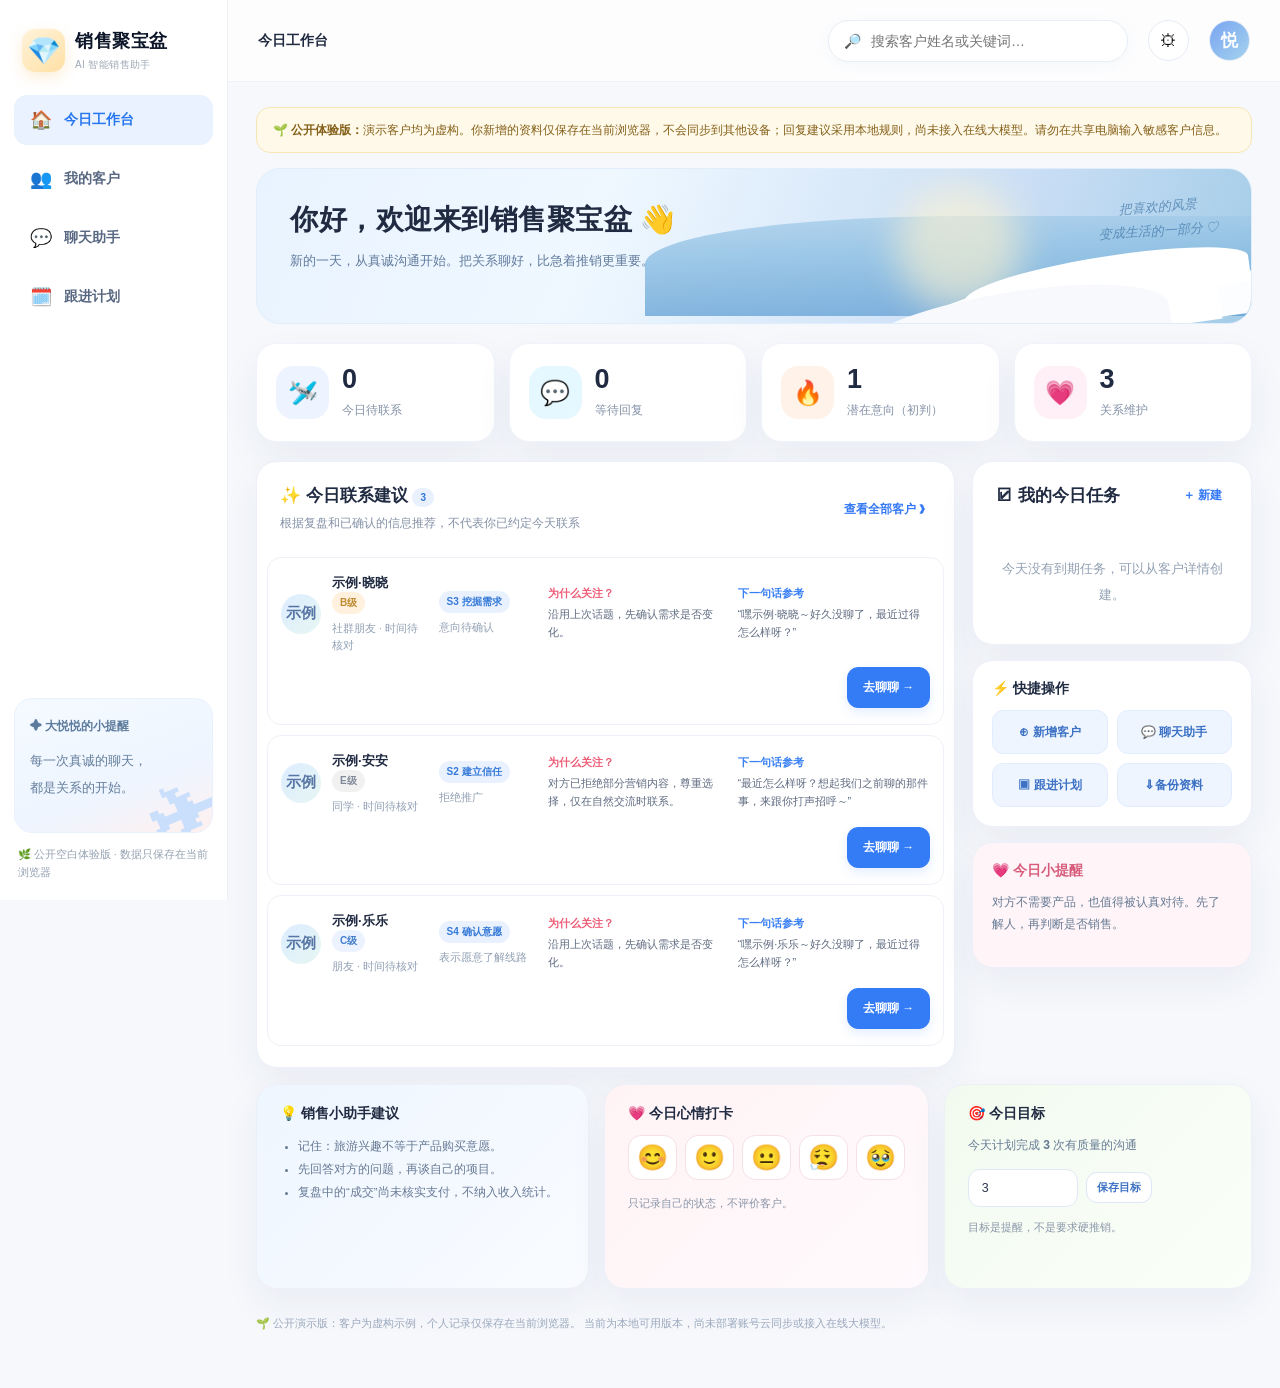
==== sales/index.html @ 15285d71 "feat(sales): publish privacy-safe CRM demo with tested workflows" ====
<!doctype html><html lang="zh-CN"><head><meta charset="utf-8"/><meta name="viewport" content="width=device-width,initial-scale=1"/><meta name="color-scheme" content="light"/><title>销售聚宝盆 · 公开体验版</title><meta name="description" content="销售聚宝盆公开体验版：今日工作台、客户档案、聊天辅助和跟进计划，演示数据均为虚构。" />
<style>
:root{--blue:#3478f5;--ink:#202b42;--muted:#8794a8;--line:#e9edf5;--paper:#f6f8fc;--shadow:0 15px 38px rgba(28,58,105,.060);--rose:#f76288;--radius:20px}*{box-sizing:border-box}body{margin:0;font-family:-apple-system,BlinkMacSystemFont,"PingFang SC","Microsoft Yahei","Noto Sans CJK SC",sans-serif;background:var(--paper);color:var(--ink);font-size:14px}button,input,select,textarea{font:inherit}button{cursor:pointer}button:focus-visible,input:focus-visible,textarea:focus-visible,select:focus-visible{outline:3px solid #92bcff;outline-offset:2px}button:disabled{opacity:.45;cursor:not-allowed}::selection{background:#d1e2ff}a{color:var(--blue)}.layout{display:flex;min-height:100vh}.sidebar{width:228px;flex:0 0 228px;background:#fff;border-right:1px solid #edf0f5;display:flex;flex-direction:column;padding:25px 14px 16px;position:sticky;top:0;min-height:100vh;height:100vh;z-index:15}.brand{display:flex;align-items:center;gap:10px;padding:4px 8px 23px}.logo{background:linear-gradient(140deg,#fff3db,#ffe0a4);box-shadow:0 5px 14px #f4ba5c40;border-radius:13px;width:43px;height:43px;display:grid;place-items:center;font-size:27px}.brand h1{font-size:18px;letter-spacing:.6px;margin:0;color:#0e1729}.brand small{display:block;font-size:10px;letter-spacing:.4px;color:#9fa8b5;margin-top:5px}.nav{display:flex;flex-direction:column;gap:9px}.nav button{display:flex;width:100%;gap:11px;align-items:center;text-align:left;border:0;background:transparent;padding:14px;border-radius:13px;color:#596882;font-weight:620}.nav button:hover{background:#f5f8fe}.nav button.active{background:#eaf2ff;color:#2676ef}.nav .ico{font-size:18px;width:25px;text-align:center}.sideflex{flex:1}.sidequote{background:linear-gradient(160deg,#f4faff,#eff5ff 65%,#fff0ee);border:1px solid #eaf1fd;border-radius:18px;padding:18px 15px;position:relative;overflow:hidden}.sidequote::after{content:'✈';position:absolute;font-size:72px;color:#c9dffb;right:-12px;bottom:-23px;transform:rotate(-23deg)}.sidequote b{font-size:12px;color:#5d7b9d}.sidequote p{font-family:serif;line-height:2.05;color:#637e9c;font-size:13px;position:relative;z-index:1}.private-note{font-size:10.5px;color:#94a1b1;line-height:1.7;margin:13px 4px 2px}.area{min-width:0;flex:1}.top{height:82px;display:flex;align-items:center;gap:20px;padding:0 30px;background:rgba(255,255,255,.80);border-bottom:1px solid #edf1f9}.searchtop{margin-left:auto;display:flex;align-items:center;gap:8px;width:300px;max-width:40%;background:white;border:1px solid #e9edf5;border-radius:22px;padding:0 15px;box-shadow:0 3px 13px #e0e9f247}.searchtop input{border:0;outline:none;background:none;padding:12px 2px;min-width:0;width:100%}.iconbtn{display:grid;place-items:center;height:41px;width:41px;border-radius:50%;border:1px solid #e5ebf6;background:white;font-size:17px;flex:none}.profilecircle{background:linear-gradient(135deg,#79a4f2,#a4d3ed);color:white;font-weight:800}.mobbtn{display:none}.container{padding:25px 28px 54px;max-width:1580px;margin:auto}.hero{position:relative;isolation:isolate;overflow:hidden;border-radius:24px;padding:32px 33px;min-height:156px;background:linear-gradient(111deg,#e9f3ff 0%,#eff8ff 34%,#cbdff6 73%,#a3cce7 100%);border:1px solid #e0eefc}.hero:before{content:'';position:absolute;right:-5%;top:30%;width:66%;height:65%;border-radius:48% 0 0 0;background:linear-gradient(180deg,#a0c9e7,#7db6de 45%,#5a9bd2);opacity:.7;z-index:-1}.hero:after{content:'';position:absolute;right:8%;bottom:-44px;width:32%;height:75px;border-radius:55% 45% 0 0;background:#f8f9fd;box-shadow:56px -14px 0 -5px #fff,100px -37px 0 -15px #fff,155px -6px 0 -15px #fcfdff;transform:rotate(-8deg);z-index:-1}.hero .sun{position:absolute;border-radius:50%;width:126px;height:126px;right:23%;top:15px;background:#fff4cf98;filter:blur(18px);z-index:-1}.hero h2{font-size:28px;margin:0 0 13px;font-weight:850;letter-spacing:.5px}.hero p{color:#617b9c;margin:0;font-size:13px}.hero .slogan{position:absolute;right:33px;top:26px;color:#3d74a7;opacity:.7;font-family:serif;font-style:italic;text-align:center;line-height:1.85;transform:rotate(-4deg);font-size:13px}.statgrid{display:grid;grid-template-columns:repeat(4,minmax(0,1fr));gap:14px;margin:19px 0}.stat{background:#fff;box-shadow:var(--shadow);border:1px solid #f0f3fa;border-radius:20px;padding:18px 19px;display:flex;gap:13px;align-items:center;min-height:99px}.stat .num{font-size:27px;font-weight:820;line-height:1}.stat small{display:block;color:#8492a7;margin-top:9px;font-size:12px}.stat .sico{width:53px;height:53px;border-radius:17px;display:grid;place-items:center;font-size:24px;flex:none}.sico.blue{background:#edf3ff}.sico.cyan{background:#e6f8ff}.sico.orange{background:#fff2e9}.sico.pink{background:#fff0f8}.card{background:white;border:1px solid #edf0f7;border-radius:21px;box-shadow:var(--shadow)}.cardhead{padding:22px 23px 13px;display:flex;align-items:center;justify-content:space-between;gap:12px}.cardhead h3{font-size:17px;margin:0}.sub{font-size:11.5px;color:#8491a6;line-height:1.7;margin-top:7px}.linkbtn{border:0;background:none;color:var(--blue);font-weight:650;font-size:12px;white-space:nowrap}.highlightlayout{display:grid;grid-template-columns:minmax(0,2.35fr) minmax(255px,.9fr);gap:17px;align-items:start}.suggestion-list{padding:0 10px 11px}.srow{display:grid;grid-template-columns:minmax(160px,.8fr) minmax(110px,.58fr) minmax(130px,1.05fr) minmax(160px,1.15fr) 90px;align-items:center;gap:13px;border:1px solid #eef1f7;border-radius:14px;padding:16px 13px;margin:10px 0;min-height:99px}.srow:hover{background:#fbfdff;border-color:#dce8ff}.srow>div:not(:last-child){min-width:0}.namebox{display:flex;align-items:center;gap:11px}.av{height:40px;width:40px;background:linear-gradient(135deg,#dcecff,#e7f7f3);color:#5876a5;display:grid;place-items:center;flex:none;border-radius:50%;font-size:15px;font-weight:800}.nm{font-weight:750;font-size:13px;word-break:break-word}.tiny{color:#91a0b4;font-size:10.5px;margin-top:6px;line-height:1.6}.pill{padding:4px 8px;border-radius:15px;font-size:10px;font-weight:750;display:inline-block;background:#e9f1ff;color:#3479d7;margin-right:4px;white-space:nowrap}.pill.A{background:#ffe9e9;color:#f0515e}.pill.B{background:#fff1dd;color:#bf8a31}.pill.C{background:#ecf3ff;color:#427dcc}.pill.D{background:#eaf8ec;color:#45945d}.pill.E{background:#f1f1f1;color:#808999}.pill.stop{background:#fff0f3;color:#c85f7b}.colmeta{font-size:11px;color:#64738a;line-height:1.7}.lab{color:#ed5d77;font-size:11px;font-weight:780;margin-bottom:4px}.lab.blue{color:#367ef4}.smalltext{font-size:11px;line-height:1.65;color:#5f6b80;overflow-wrap:anywhere}.clamp3{display:-webkit-box;-webkit-box-orient:vertical;-webkit-line-clamp:3;overflow:hidden}.btn{display:inline-flex;align-items:center;justify-content:center;gap:5px;white-space:nowrap;border:1px solid #dce7f9;border-radius:11px;background:white;color:#3c71c4;font-size:12px;font-weight:740;padding:11px 15px;transition:transform .12s,box-shadow .12s}.btn:hover{transform:translateY(-1px);box-shadow:0 6px 15px #2f70ed1a}.btn.primary{color:white;background:#347cf5;border-color:#347cf5;box-shadow:0 5px 11px #347cf51f}.btn.soft{background:#eef5ff;border-color:#e1edff}.btn.pink{color:#d25179;background:#fff0f7;border-color:#ffe4ef}.btn.ghost{border:0;background:transparent}.btn.red{color:#cb455e;border-color:#ffd2d9}.btn.sm{padding:7px 10px;font-size:11px}.stack{display:flex;flex-direction:column;gap:15px}.pad{padding:19px}.checktask{padding:11px 16px;display:flex;align-items:flex-start;gap:10px;font-size:12px;color:#687891;line-height:1.6}.checktask input{accent-color:#347cf5;width:16px;height:16px;flex:none}.quickgrid{display:grid;grid-template-columns:repeat(2,1fr);gap:9px;margin-top:12px}.quickgrid button{min-height:44px;padding:8px;font-size:12px}.bottomgrid{display:grid;grid-template-columns:1.08fr 1fr 1fr;gap:15px;margin-top:16px}.mini{padding:20px 23px;min-height:205px}.mini h3{font-size:14px;margin:0 0 12px}.mini ul{padding:0 0 0 18px;margin:0;color:#677994;font-size:11.5px;line-height:2}.ai-note{background:linear-gradient(135deg,#eef6ff,#f9fbff)}.mood-note{background:linear-gradient(135deg,#fff3f5,#fffafd)}.goal-note{background:linear-gradient(135deg,#f2faef,#fbfff9)}.moods{display:flex;gap:8px}.moods button{border:1px solid #f6e0e4;border-radius:13px;background:white;font-size:25px;padding:7px 8px}.moods button.on{background:#ffe2e8;box-shadow:0 0 0 2px #e788aa}.formrow{display:flex;gap:8px;align-items:center;flex-wrap:wrap}.input,.textarea,.sel{border:1px solid #e0e8f5;border-radius:12px;padding:11px 13px;outline:none;background:white;color:#29374d;font-size:12.5px;min-width:0}.input:focus,.textarea:focus,.sel:focus{border-color:#7ba9ff}.textarea{resize:vertical;width:100%;min-height:145px;line-height:1.8}.input{flex:1}.sel{min-width:100px}.formgrid{display:grid;grid-template-columns:repeat(2,1fr);gap:12px}.field label{display:block;margin:0 0 7px;color:#667b96;font-size:12px}.field .input,.field .sel{width:100%}.sectiontitle{display:flex;justify-content:space-between;align-items:center;gap:10px;margin:25px 0 18px}.sectiontitle h2{font-size:24px;margin:0}.lead{color:#7d8da3;font-size:12px;margin:6px 0 0}.filterbar{display:flex;gap:9px;flex-wrap:wrap;padding:18px}.tablewrap{overflow-x:auto}.listtable{width:100%;border-collapse:collapse;min-width:790px}.listtable th{background:#f9fbfe;color:#8593a8;text-align:left;font-size:11px;font-weight:650;padding:15px 17px;border-bottom:1px solid var(--line)}.listtable td{padding:15px 17px;border-bottom:1px solid #eef1f7;font-size:12px;max-width:290px;vertical-align:middle}.listtable tr:hover td{background:#fbfdff}.tagwarn{color:#b48440;background:#fff3e1;border-radius:6px;font-size:10px;padding:3px 5px}.dim{color:#8794a8}.strong{font-weight:740}.secgrid{display:grid;grid-template-columns:1.15fr .85fr;gap:17px}.notearea{border:1px dashed #cdddf4;background:#f7faff;border-radius:14px;padding:13px 15px;color:#5f7295;font-size:12px;line-height:1.85}.resultarea{padding:18px;border:1px solid #dce9ff;border-radius:14px;background:#f9fcff;line-height:1.8}.replies{display:grid;gap:9px}.replybox{padding:14px;border:1px solid #e5ebf5;background:#fff;border-radius:13px}.replybox strong{color:#2d7bdb;font-size:12px}.replybox p{font-size:13px;line-height:1.9;margin:9px 0;color:#43556c}.smallmuted{font-size:11px;color:#8995a8;line-height:1.75}.cases{display:grid;grid-template-columns:repeat(2,minmax(0,1fr));gap:9px}.case{padding:12px 14px;border:1px solid #edf0f6;border-radius:12px;font-size:12px;line-height:1.6;cursor:pointer;background:white}.case:hover{border-color:#a8c7ff}.case b{color:#2c72dc}.taskline{display:flex;gap:10px;justify-content:space-between;align-items:center;padding:16px 18px;border-bottom:1px solid #f1f3f7}.taskline:last-child{border:0}.taskline:hover{background:#fbfdff}.small{font-size:12px;color:#667a94;line-height:1.8}.empty{text-align:center;color:#92a0b3;padding:36px 20px;line-height:2;font-size:13px}.modalback{position:fixed;inset:0;display:none;align-items:center;justify-content:center;background:#1a2c47a0;z-index:100;padding:15px}.modalback.show{display:flex}.modal{background:#fff;border-radius:23px;box-shadow:0 32px 120px #0b244659;max-width:min(850px,95vw);width:100%;max-height:90vh;overflow:auto}.modalhead{position:sticky;top:0;background:white;z-index:2;border-bottom:1px solid #ecf0f7;padding:19px 24px;display:flex;justify-content:space-between;align-items:center}.modalhead h2{font-size:18px;margin:0}.modalbody{padding:22px 24px}.timeline{border-left:2px solid #d8e8ff;margin-left:10px;padding-left:20px;display:grid;gap:13px}.timeline>article{padding:13px 16px;border-radius:12px;background:#f8fbff;border:1px solid #e8f1ff;position:relative}.timeline>article:before{content:'';position:absolute;background:#4384ef;border:3px solid white;border-radius:50%;width:10px;height:10px;top:15px;left:-27px}.timeline .meta{font-size:10px;color:#93a3b7;margin:4px 0}.timeline p{font-size:11.5px;line-height:1.8;color:#65748a;white-space:pre-wrap;margin:8px 0}.twocol{display:grid;grid-template-columns:repeat(2,minmax(0,1fr));gap:12px}.footer{color:#9aa8bd;font-size:11px;line-height:1.9;margin-top:24px}.hider{display:none}.overlaynav{display:none}.toast{position:fixed;bottom:27px;left:50%;transform:translate(-50%,15px);background:#253e65;color:white;font-size:12px;border-radius:12px;padding:12px 17px;box-shadow:0 9px 25px #0002;z-index:200;opacity:0;pointer-events:none;transition:all .15s}.toast.show{transform:translate(-50%,0);opacity:1}.filelabel{display:inline-flex;border:1px dashed #a8c0e4;border-radius:11px;padding:9px 12px;gap:6px;cursor:pointer;background:#f8fbff}.warnbar{background:#fff7ed;border:1px solid #f3dfc0;border-radius:13px;padding:11px 15px;color:#9a6e3b;line-height:1.75;font-size:11px;margin:14px 0}.previewbox{margin-top:12px;max-width:100%;max-height:220px;object-fit:contain;border-radius:11px;border:1px solid #e5eaf1}.nudge{font-size:11px;color:#9caabb}.scrollup{max-height:270px;overflow:auto;border:1px solid #eff2f8;border-radius:11px}.thinlabel{font-size:11px;color:#9ba7ba}.margintop{margin-top:18px}
@media(max-width:1280px){.srow{grid-template-columns:minmax(135px,.9fr) minmax(95px,.6fr) minmax(115px,1.1fr) minmax(150px,1.2fr)}.srow .btn{grid-column:4;justify-self:end}.highlightlayout{grid-template-columns:minmax(0,2fr) minmax(220px,.8fr)}}
@media(max-width:1024px){.sidebar{width:190px;flex-basis:190px}.container{padding:18px}.bottomgrid{grid-template-columns:1fr 1fr}.bottomgrid .mini:last-child{grid-column:1 / -1}.statgrid{gap:9px}.stat{padding:15px}.highlightlayout{grid-template-columns:1fr}.highlightlayout .stack{display:grid;grid-template-columns:1fr 1fr;gap:10px}}
@media(max-width:720px){.sidebar{position:fixed;left:-260px;width:228px;transition:left .2s;box-shadow:15px 0 45px #142e4930}.sidebar.open{left:0}.overlaynav.open{display:block;position:fixed;inset:0;background:#15253a80;z-index:14}.mobbtn{display:grid}.top{height:69px;padding:0 15px;gap:10px}.searchtop{max-width:none;width:100%;flex:1}.container{padding:15px 12px 35px}.hero{padding:25px 21px;min-height:155px}.hero h2{font-size:22px}.hero p{max-width:60%;font-size:11px;line-height:1.8}.hero .slogan{display:none}.statgrid{grid-template-columns:repeat(2,1fr);gap:9px}.stat{padding:13px;min-height:90px}.stat .sico{height:41px;width:41px;font-size:18px}.stat .num{font-size:22px}.stat small{font-size:10px;margin-top:4px}.srow{grid-template-columns:1fr 1fr;gap:10px;padding:13px}.srow .namebox{grid-column:1}.srow>div:nth-child(2){grid-column:2}.srow>div:nth-child(3){grid-column:1 / -1}.srow>div:nth-child(4){grid-column:1 / -1}.srow .btn{grid-column:1 / -1;width:100%}.highlightlayout .stack{grid-template-columns:1fr}.bottomgrid,.secgrid,.twocol,.formgrid{grid-template-columns:1fr}.bottomgrid .mini:last-child{grid-column:auto}.sectiontitle h2{font-size:21px}.cardhead{padding:18px}.cases{grid-template-columns:1fr}.modalbody{padding:16px}.modalhead{padding:17px}.quickgrid{grid-template-columns:repeat(2,1fr)}}
</style></head>
<body><div class="overlaynav" id="backdrop" onclick="toggleNav(false)"></div><div class="layout"><aside class="sidebar" id="sidebar"><div class="brand"><div class="logo">💎</div><div><h1>销售聚宝盆</h1><small>AI 智能销售助手</small></div></div><nav class="nav" id="navigation"></nav><div class="sideflex"></div><div class="sidequote"><b>✦ 大悦悦的小提醒</b><p>每一次真诚的聊天，<br>都是关系的开始。</p></div><div class="private-note" id="privacyFlag"></div></aside><div class="area"><div class="top"><button class="iconbtn mobbtn" onclick="toggleNav(true)" aria-label="菜单">☰</button><span class="strong" id="topTitle">今日工作台</span><div class="searchtop">🔎 <input id="topSearch" aria-label="搜索客户" placeholder="搜索客户姓名或关键词…" onkeydown="if(event.key==='Enter')jumpSearch()"/></div><button class="iconbtn" title="设置及备份" onclick="openSettings()">⚙</button><button class="iconbtn profilecircle" title="个人空间">悦</button></div><main class="container" id="page"></main></div></div><div class="modalback" id="modalback" onclick="if(event.target===this)closeModal()"><div class="modal" id="modal"></div></div><div class="toast" id="toast"></div>
<script>
'use strict';
const PRIVATE_VERSION=false;
const INITIAL_DATA={"clients":[{"id":"demo1","name":"示例·晓晓","sourceRef":"虚构演示资料","notes":"虚构客户：上次询问过暑期亲子旅行，尚未决定出行日期。","relation":"社群朋友","grade":"B","stage":3,"contact":"nurture","salesState":"意向待确认","lastTopic":"咨询亲子出游建议","lastDate":"","confirmed":true,"duplicateReview":false,"noPromoTypes":[],"priority":true,"events":[]},{"id":"demo2","name":"示例·安安","sourceRef":"虚构演示资料","notes":"虚构客户：曾表示暂不想了解副业，适合保持友好的普通交流。","relation":"同学","grade":"E","stage":2,"contact":"nurture","salesState":"拒绝推广","lastTopic":"暂不考虑旅游推广","lastDate":"","confirmed":true,"duplicateReview":false,"noPromoTypes":["旅游推广"],"priority":true,"events":[]},{"id":"demo3","name":"示例·乐乐","sourceRef":"虚构演示资料","notes":"虚构客户：喜欢周末短途旅行，愿意了解线路。","relation":"朋友","grade":"C","stage":4,"contact":"nurture","salesState":"表示愿意了解线路","lastTopic":"喜欢短途旅行，等待具体出行计划","lastDate":"","confirmed":true,"duplicateReview":false,"noPromoTypes":[],"priority":true,"events":[]}],"tasks":[],"settings":{"goal":3,"mood":""}};
const TEACHER_CASES=[{"id":"G01","title":"先了解客户需求，再推荐产品"},{"id":"G02","title":"尊重客户明确拒绝"},{"id":"G03","title":"避免过长的推销消息"},{"id":"G04","title":"成交之后重视售后服务"}];
const PRIVATE_PERSONA={};
const STORAGE_KEY=PRIVATE_VERSION?'jbp_real_v3_2026':'jbp_demo_v3_2026';
const STAGES=['建立连接','建立信任','挖掘需求','确认意愿','介绍方案','处理疑问','达成成交','售后维护'];
const TODAY=()=>new Date().toLocaleDateString('sv-SE');
const esc=(s)=>String(s??'').replace(/[&<>"']/g,c=>({'&':'&amp;','<':'&lt;','>':'&gt;','"':'&quot;',"'":'&#39;'}[c]));
const clean=(s)=>esc(s).replace(/\n/g,'<br>');
const el=(id)=>document.getElementById(id);
const mkid=()=>Math.random().toString(36).slice(2,9)+'_'+Date.now().toString(36);
const copyObj=o=>JSON.parse(JSON.stringify(o));
let state;
try {state=JSON.parse(localStorage.getItem(STORAGE_KEY))||copyObj(INITIAL_DATA)}catch(e){state=copyObj(INITIAL_DATA)}
if(!Array.isArray(state.clients))state.clients=[];if(!Array.isArray(state.tasks))state.tasks=[];if(!state.settings)state.settings={goal:3,mood:''};
let route='today',activeId=null,analysis=null,chatClientId=null,previewURL=null,clientFilter='',gradeFilter='all',statusFilter='all';
const save=()=>{try{localStorage.setItem(STORAGE_KEY,JSON.stringify(state))}catch(e){alert('浏览器无法保存：可能处于隐私模式或存储空间已满，请及时导出备份。')}};
const toast=(s)=>{el('toast').textContent=s;el('toast').classList.add('show');setTimeout(()=>el('toast').classList.remove('show'),2400)};
const get=(id)=>state.clients.find(x=>x.id===id);
const gradePill=(v)=>`<span class="pill ${esc(v||'D')}">${esc(v||'D')}级</span>`;
const stagePill=(v)=>`<span class="pill">S${v||1} ${STAGES[Math.max(0,(v||1)-1)]}</span>`;
const avatar=(name)=>`<span class="av">${esc((name||'客').slice(0,2))}</span>`;
const sdate=(v)=>v?esc(v):'时间待核对';
const safeStr=(t,n=170)=>String(t||'暂无记录').slice(0,n);
const isNoPromo=(c)=>((c.noPromoTypes||[]).length>0);
const commentFor=(c)=>{
 if(isNoPromo(c))return '对方已拒绝部分营销内容，尊重选择，仅在自然交流时联系。';
 if(c.stage>=8)return '复盘记录了成交，优先核实订单和做好售后，不重复推销。';
 if(PRIVATE_PERSONA[c.name]?.why)return PRIVATE_PERSONA[c.name].why;
 return c.confirmed?'沿用上次话题，先确认需求是否变化。':'信息来自复盘摘要且未核对，先确认近况，不直接发送产品。';
};
const replyFor=(c,kind='friend')=>{
 if(PRIVATE_PERSONA[c.name]?.reply)return PRIVATE_PERSONA[c.name].reply[kind]||PRIVATE_PERSONA[c.name].reply.friend;
 if(isNoPromo(c))return '最近怎么样呀？想起我们之前聊的那件事，来跟你打声招呼～';
 if(c.stage>=8)return '之前真的谢谢你的信任～想问问你的旅行想法有没有变化，有需要我帮忙的地方尽管说呀。';
 if(kind==='pro')return '上次交流之后，我想确认一下，你现在对旅行方面有什么具体需求吗？如果没有，我们就先正常交流。';
 if(kind==='warm')return `哈喽${c.name}～突然想到之前我们聊的事情，就想来关心一下你最近怎么样啦😊`;
 return `嘿${c.name}～好久没聊了，最近过得怎么样呀？`;
};
const mainNav=[['today','🏠','今日工作台'],['clients','👥','我的客户'],['chat','💬','聊天助手'],['tasks','🗓️','跟进计划']];
function toggleNav(open){el('sidebar').classList.toggle('open',open);el('backdrop').classList.toggle('open',open)}
function go(id){route=id;toggleNav(false);render();window.scrollTo(0,0)}
function renderNav(){el('navigation').innerHTML=mainNav.map(([id,i,name])=>`<button onclick="go('${id}')" class="${id===route?'active':''}"><span class="ico">${i}</span>${name}</button>`).join('');el('privacyFlag').textContent=PRIVATE_VERSION?'🔒 私人客户数据版 · 请勿转发此文件':'🌿 公开空白体验版 · 数据只保存在当前浏览器';}
function render(){renderNav();el('topTitle').textContent={today:'今日工作台',clients:'我的客户',chat:'聊天助手',tasks:'跟进计划'}[route]||'销售聚宝盆';el('page').innerHTML=({today:dashboard,clients:clientsPage,chat:chatPage,tasks:tasksPage}[route]||dashboard)();}
function jumpSearch(){clientFilter=el('topSearch').value.trim();go('clients')}
const dueTasks=()=>state.tasks.filter(t=>!t.done&&t.date&&t.date<=TODAY());
const priorityClients=()=>state.clients.filter(c=>c.priority&&!c.deleted).sort((a,b)=>(+!!b.confirmed)-(+!!a.confirmed)).slice(0,4);
function dashboard(){
 const waiting=state.clients.filter(c=>c.contact==='waiting').length;
 const candidates=state.clients.filter(c=>c.grade==='A'||(c.grade==='B'&&c.stage<8)).length;
 const relations=state.clients.filter(c=>c.contact==='nurture').length;
 const suggested=priorityClients();
 const todayTasks=dueTasks();
 const title=PRIVATE_VERSION?'你好，大悦悦 👋':'你好，欢迎来到销售聚宝盆 👋';
 return `<div role="status" class="demo-banner" style="background:#fff9e9;border:1px solid #f7e6b5;border-radius:14px;padding:12px 16px;margin-bottom:15px;color:#856019;font-size:12px;line-height:1.7">🌱 <b>公开体验版：</b>演示客户均为虚构。你新增的资料仅保存在当前浏览器，不会同步到其他设备；回复建议采用本地规则，尚未接入在线大模型。请勿在共享电脑输入敏感客户信息。</div><section class="hero"><span class="sun"></span><h2>${title}</h2><p>新的一天，从真诚沟通开始。把关系聊好，比急着推销更重要。</p><div class="slogan">把喜欢的风景<br/>变成生活的一部分 ♡</div></section>
 <div class="statgrid">${[['🛩️',todayTasks.length,'今日待联系','blue'],['💬',waiting,'等待回复','cyan'],['🔥',candidates,'潜在意向（初判）','orange'],['💗',relations,'关系维护','pink']].map(x=>`<div class="stat"><div class="sico ${x[3]}">${x[0]}</div><div><div class="num">${x[1]}</div><small>${x[2]}</small></div></div>`).join('')}</div>
 <section class="highlightlayout"><div class="card"><div class="cardhead"><div><h3>✨ 今日联系建议 <span class="pill">${suggested.length}</span></h3><div class="sub">根据复盘和已确认的信息推荐，不代表你已约定今天联系</div></div><button class="linkbtn" onclick="go('clients')">查看全部客户 ❯</button></div><div class="suggestion-list">${suggested.length?suggested.map((c,i)=>`<article class="srow"><div class="namebox">${avatar(c.name)}<div><div class="nm">${esc(c.name)} ${gradePill(c.grade)}</div><div class="tiny">${esc(c.relation||'待完善')} · ${sdate(c.lastDate)}</div></div></div><div>${stagePill(c.stage)}<div class="tiny">${esc(c.salesState||'待确认')}</div></div><div><div class="lab">为什么关注？</div><div class="smalltext clamp3">${esc(commentFor(c))}</div></div><div><div class="lab blue">下一句话参考</div><div class="smalltext clamp3">“${esc(replyFor(c))}”</div></div><button class="btn primary" onclick="openClient('${c.id}')">去聊聊 →</button></article>`).join(''):`<div class="empty">还没有客户建议。<br/>在客户档案中标为「重点关注」，就会显示在这里。</div>`}</div></div>
 <div class="stack"><div class="card"><div class="cardhead"><h3>☑ 我的今日任务</h3><button class="linkbtn" onclick="newTask()">＋ 新建</button></div>${todayTasks.slice(0,5).map(t=>`<div class="checktask"><input type="checkbox" aria-label="完成任务" onchange="completeTask('${t.id}')"><div><strong>${esc(t.title)}</strong><div class="smallmuted">${esc(get(t.clientId)?.name||'自由任务')} · ${esc(t.date)}</div></div></div>`).join('')||'<div class="empty">今天没有到期任务，可以从客户详情创建。</div>'}</div><div class="card pad"><h3 style="margin:0 0 10px;font-size:14px">⚡ 快捷操作</h3><div class="quickgrid"><button class="btn soft" onclick="newClient()">⊕ 新增客户</button><button class="btn soft" onclick="go('chat')">💬 聊天助手</button><button class="btn soft" onclick="newTask()">▣ 跟进计划</button><button class="btn soft" onclick="openSettings()">⇩ 备份资料</button></div></div><div class="card pad" style="background:#fff5f8"><strong style="color:#d75c7b">💗 今日小提醒</strong><p class="small">对方不需要产品，也值得被认真对待。先了解人，再判断是否销售。</p></div></div></section>
 <div class="bottomgrid"><div class="card mini ai-note"><h3>💡 销售小助手建议</h3><ul><li>记住：旅游兴趣不等于产品购买意愿。</li><li>先回答对方的问题，再谈自己的项目。</li><li>复盘中的“成交”尚未核实支付，不纳入收入统计。</li></ul></div><div class="card mini mood-note"><h3>💗 今日心情打卡</h3><div class="moods">${['😊','🙂','😐','😮‍💨','🥹'].map(x=>`<button class="${state.settings.mood===x?'on':''}" onclick="setMood('${x}')" title="记录心情">${x}</button>`).join('')}</div><p class="smallmuted" style="margin-top:14px">只记录自己的状态，不评价客户。</p></div><div class="card mini goal-note"><h3>🎯 今日目标</h3><p class="small">今天计划完成 <b>${state.settings.goal||3}</b> 次有质量的沟通</p><div class="formrow"><input class="input" style="width:85px;max-width:110px" type="number" min="0" max="50" value="${state.settings.goal||3}" id="goalVal"/><button class="btn sm" onclick="setGoal()">保存目标</button></div><p class="smallmuted">目标是提醒，不是要求硬推销。</p></div></div><div class="footer">${PRIVATE_VERSION?'🔒 此文件包含真实客户复盘，请仅自己保存使用。':'🌱 公开演示版：客户为虚构示例，个人记录仅保存在当前浏览器。'} 当前为本地可用版本，尚未部署账号云同步或接入在线大模型。</div>`;
}
function setMood(v){state.settings.mood=v;save();render()};function setGoal(){state.settings.goal=Math.max(0,Math.min(50,parseInt(el('goalVal').value)||0));save();render();toast('今日目标已保存')}
function clientsPage(){let rows=state.clients.filter(c=>!c.deleted);
 if(clientFilter)rows=rows.filter(c=>([c.name,c.notes,c.lastTopic,c.relation,c.sourceRef,c.salesState].join('')).toLowerCase().includes(clientFilter.toLowerCase()));
 if(gradeFilter!=='all')rows=rows.filter(c=>c.grade===gradeFilter);
 if(statusFilter==='unconfirmed')rows=rows.filter(c=>!c.confirmed);
 if(statusFilter==='dups')rows=rows.filter(c=>c.duplicateReview);
 if(statusFilter==='closed')rows=rows.filter(c=>c.stage>=8);
 if(statusFilter==='rejected')rows=rows.filter(c=>isNoPromo(c));
 return `<div class="sectiontitle"><div><h2>👥 我的客户</h2><div class="lead">${state.clients.length} 条独立档案；复盘摘要待核对，避免错误合并同名客户</div></div><button class="btn primary" onclick="newClient()">＋ 新建客户</button></div><div class="card"><div class="filterbar"><input class="input" style="max-width:350px" placeholder="搜索姓名、复盘话题或认识渠道…" id="listSearch" value="${esc(clientFilter)}" oninput="clientFilter=this.value;updateClientRows()"><select class="sel" id="gradeFilter" onchange="gradeFilter=this.value;updateClientRows()">${['all','A','B','C','D','E'].map(v=>`<option value="${v}" ${gradeFilter===v?'selected':''}>${v==='all'?'全部等级':v+'级客户'}</option>`).join('')}</select><select class="sel" id="statusFilter" onchange="statusFilter=this.value;updateClientRows()">${[['all','全部状态'],['unconfirmed','待核对'],['dups','重名待核对'],['closed','复盘记载成交'],['rejected','已拒绝部分营销']].map(([v,t])=>`<option value="${v}" ${statusFilter===v?'selected':''}>${t}</option>`).join('')}</select><span class="smallmuted" id="countBadge">筛选后 ${rows.length} 条</span></div><div class="tablewrap" id="clientRows">${clientsTable(rows)}</div></div><div class="footer">注：同名人员暂不自动合并；“已成交”来源于个人复盘，不代表核验订单或收入。</div>`;
}
function clientsTable(rows){return `<table class="listtable"><thead><tr><th>客户</th><th>等级 / 阶段</th><th>最近话题</th><th>原始记录</th><th>数据状态</th><th></th></tr></thead><tbody>${rows.slice(0,600).map(c=>`<tr><td><div class="namebox">${avatar(c.name)}<div><strong>${esc(c.name)}</strong><div class="tiny">${esc(c.relation||'关系待补充')}</div></div></div></td><td>${gradePill(c.grade)} ${stagePill(c.stage)}</td><td><div class="smalltext clamp3">${esc(safeStr(c.lastTopic,90))}</div></td><td class="smallmuted">${esc(c.sourceRef||'手动新增')}</td><td>${c.duplicateReview?'<span class="tagwarn">姓名待合并核对</span>':c.confirmed?'<span class="pill D">已补充确认</span>':'<span class="tagwarn">待人工核对</span>'}</td><td><button class="btn sm primary" onclick="openClient('${c.id}')">查看详情</button></td></tr>`).join('')||'<tr><td colspan="6" class="empty">没有找到符合条件的客户。</td></tr>'}</tbody></table>`}
function updateClientRows(){el('clientRows').innerHTML=clientsTable(state.clients.filter(c=>!c.deleted).filter(c=>!clientFilter||[c.name,c.notes,c.lastTopic,c.relation,c.sourceRef,c.salesState].join('').toLowerCase().includes(clientFilter.toLowerCase())).filter(c=>gradeFilter==='all'||c.grade===gradeFilter).filter(c=>statusFilter==='all'||(statusFilter==='unconfirmed'&&!c.confirmed)||(statusFilter==='dups'&&c.duplicateReview)||(statusFilter==='closed'&&c.stage>=8)||(statusFilter==='rejected'&&isNoPromo(c))));el('countBadge').textContent='已筛选';}
function openClient(id){const c=get(id);if(!c)return;activeId=id;const notes=(c.events||[]).slice().reverse();openModal(`<h2>👤 ${esc(c.name)} <span style="font-size:11px">${gradePill(c.grade)}</span></h2>`, `<div class="notearea">${c.confirmed?'✅ 已有补充确认信息':'⚠️ 来自用户复盘摘要，尚未核对微信原始对话'}${c.duplicateReview?' · ⚠️ 存在相同/相似姓名，暂未合并':''}<br>来源：${esc(c.sourceRef||'手动录入')}</div>
 <div class="margintop formgrid"><div class="field"><label>姓名或微信备注</label><input class="input" id="edName" value="${esc(c.name)}"></div><div class="field"><label>认识渠道</label><input class="input" id="edRelation" value="${esc(c.relation||'')}"></div><div class="field"><label>职业（未知请留空）</label><input class="input" id="edJob" value="${esc(c.job||'')}"></div><div class="field"><label>城市（未知请留空）</label><input class="input" id="edCity" value="${esc(c.city||'')}"></div><div class="field"><label>客户等级</label><select class="sel" id="edGrade">${['A','B','C','D','E'].map(v=>`<option ${c.grade===v?'selected':''}>${v}</option>`).join('')}</select></div><div class="field"><label>销售阶段</label><select class="sel" id="edStage">${STAGES.map((v,i)=>`<option value="${i+1}" ${c.stage===i+1?'selected':''}>S${i+1} · ${v}</option>`).join('')}</select></div><div class="field"><label>当前状态</label><select class="sel" id="edContact">${[['nurture','关系维护'],['active','正常沟通'],['waiting','等待回复'],['hold','暂缓联系'],['completed','复盘记载成交'],['stop','停止营销']].map(([v,t])=>`<option value="${v}" ${c.contact===v?'selected':''}>${t}</option>`).join('')}</select></div><div class="field"><label>对方拒绝的营销类别</label><select class="sel" id="edNoPromo">${[['none','无明确拒绝记录'],['旅游推广','旅游推广副业'],['旅行会员','旅行会员'],['all','全部营销']].map(([v,t])=>`<option value="${v}" ${(v==='none'&&!isNoPromo(c))||(v==='all'&&(c.noPromoTypes||[]).includes('all'))||(v!=='none'&&(c.noPromoTypes||[]).includes(v))?'selected':''}>${t}</option>`).join('')}</select></div></div>
 <div class="field margintop"><label>最近聊天重点 / 客户状态</label><textarea class="textarea" id="edTopic" style="min-height:65px">${esc(c.lastTopic||'')}</textarea></div><div class="field margintop"><label>复盘资料（个人观察，不等于客户原话）</label><textarea class="textarea" id="edNotes" style="min-height:115px">${esc(c.notes||'')}</textarea></div><div class="notearea margintop"><b>为什么联系：</b>${esc(commentFor(c))}<br/><b>下一句建议：</b>${esc(replyFor(c))}</div>
 <div class="formrow margintop"><button class="btn primary" onclick="saveClient('${c.id}')">保存档案</button><button class="btn" onclick="chatFor('${c.id}')">💬 带入聊天助手</button><button class="btn" onclick="newTask('${c.id}')">📅 设置跟进</button><button class="btn" onclick="togglePriority('${c.id}')">${c.priority?'取消首页关注':'加入首页关注'}</button></div>
 <h3 class="margintop">📒 互动时间轴 <span class="pill">${notes.length}条</span></h3><div class="timeline">${notes.slice(0,20).map(e=>`<article><strong>${esc(e.title||'沟通记录')}</strong><div class="meta">${sdate(e.date)} · ${esc(e.source||'手动记录')} ${e.verified?'· 补充确认':'· 待核对'}</div><p>${esc(e.summary||'')}</p></article>`).join('')||'<p class="smallmuted">还没有聊天记录</p>'}</div>
 <p class="smallmuted margintop">${notes.length>20?'这里显示最新20条，原始备份包含全部。':''}</p>`)}
function saveClient(id){const c=get(id);if(!c)return;c.name=el('edName').value.trim()||c.name;c.relation=el('edRelation').value.trim();c.job=el('edJob').value.trim();c.city=el('edCity').value.trim();c.grade=el('edGrade').value;c.stage=+el('edStage').value;c.contact=el('edContact').value;c.noPromoTypes=el('edNoPromo').value==='none'?[]:[el('edNoPromo').value];c.lastTopic=el('edTopic').value.trim();c.notes=el('edNotes').value.trim();c.confirmed=true;c.updatedAt=TODAY();save();closeModal();render();toast('客户档案已保存');}
function togglePriority(id){const c=get(id);if(c){c.priority=!c.priority;save();closeModal();render();toast('首页关注已更新')}}
function newClient(){openModal('<h2>＋ 新建客户</h2>',`<div class="formgrid"><div class="field"><label>姓名 *</label><input class="input" id="newName" placeholder="如：晓晓"></div><div class="field"><label>认识渠道</label><input class="input" id="newRelation" placeholder="朋友 / 线上活动 / 同事"></div></div><div class="field margintop"><label>初步情况 / 你和他聊过什么</label><textarea class="textarea" id="newNote" placeholder="只填写你确定的信息；不清楚的部分可以留空"></textarea></div><button class="btn primary margintop" onclick="saveNewClient()">创建客户档案</button>`)}
function saveNewClient(){const name=el('newName').value.trim();if(!name){toast('请填写客户姓名');return}const note=el('newNote').value.trim(),c={id:'user_'+mkid(),name,sourceType:'手动添加',sourceRef:'用户手动新增',notes:note,sourceStatus:'',relation:el('newRelation').value.trim(),city:'',job:'',types:['普通关系'],grade:'D',stage:1,contact:'nurture',salesState:'需求待确认',lastDate:'',lastMessage:'',lastTopic:note.slice(0,160),confirmed:true,duplicateReview:state.clients.some(x=>x.name===name),noPromoTypes:[],followDate:'',followNote:'',priority:false,events:[]};state.clients.unshift(c);save();closeModal();go('clients');toast('客户已创建');}
function chatFor(id){chatClientId=id;closeModal();go('chat')}
function chatPage(){const options=state.clients.map(c=>`<option value="${esc(c.id)}" ${(chatClientId||'')===c.id?'selected':''}>${esc(c.name)}${c.duplicateReview?'（同名待核对）':''}</option>`).join('');
return `<div class="sectiontitle"><div><h2>💬 AI聊天助手</h2><div class="lead">目前为离线规则分析；上传原始消息后，先核对分析再保存档案</div></div><button class="btn" onclick="go('clients')">查看客户档案</button></div><div class="secgrid"><div class="card pad"><div class="field"><label>选择对应客户（必须人工确认）</label><select class="sel" style="width:100%" id="chatClient" onchange="chatClientId=this.value"><option value="">— 请选择客户 —</option>${options}</select></div><div class="field margintop"><label>粘贴微信聊天文字（请标出双方，例如：客户：…… / 我：……）</label><textarea class="textarea" id="chatRaw" style="min-height:225px" placeholder="客户：我现在暂时不想做副业。\n我：明白啦，先把教学做好呀～"></textarea></div><div class="formrow margintop"><label class="filelabel">📷 选取聊天截图（仅预览）<input hidden type="file" id="chatPic" accept="image/*" onchange="showPreview(this)"></label><button class="btn primary" onclick="runLocalAnalysis()">✨ 分析并生成回复</button></div><div class="smallmuted" style="margin-top:12px">截图不会自动识别文字；请将文字粘贴上方。目前没有在线模型接口，以下是规则生成的参考建议，非真实AI推理。</div><div id="photoPreview"></div><div id="chatResults" class="margintop"></div></div>
<div class="stack"><div class="card pad"><h3 style="margin:0 0 8px">🧠 销售方法小抄</h3><p class="smallmuted">公开体验版仅提供4条通用销售原则；老师的私有课程内容未公开。</p><input class="input" id="caseSearch" placeholder="搜索关键词：拒绝 / 关系 / 成交…" oninput="showCaseSearch()" style="width:100%"><div id="casesResult" class="margintop">${renderCases(TEACHER_CASES.slice(0,7))}</div></div><div class="card pad"><h3 style="margin:0 0 8px">🌷 回复原则</h3><ul class="small" style="padding-left:18px"><li>先了解需求，再提合适的服务。</li><li>“感兴趣”不等于准备购买。</li><li>不以老师案例替代客户自身意愿。</li><li>不保证推广收入，不虚构旅游优惠。</li><li>客户明确拒绝时，停止对应营销。</li></ul></div></div></div>`}
function showPreview(input){const f=input.files?.[0];if(!f)return;if(previewURL)URL.revokeObjectURL(previewURL);previewURL=URL.createObjectURL(f);el('photoPreview').innerHTML=`<img class="previewbox" src="${previewURL}" alt="本地图片预览"/><p class="smallmuted">截图仅预览；如需分析，请将聊天文字手动粘贴到文本框。</p>`;}
function renderCases(items){return `<div class="cases">${items.map(k=>`<div class="case" onclick="caseExplain('${k.id}')"><b>${esc(k.id)}</b> ${esc(k.title)}</div>`).join('')||'<div class="smallmuted">未找到案例。</div>'}</div>`}
function showCaseSearch(){const q=el('caseSearch').value.trim().toLowerCase();el('casesResult').innerHTML=renderCases(TEACHER_CASES.filter(k=>(k.title+k.id).toLowerCase().includes(q)).slice(0,16));}
function caseExplain(id){const c=TEACHER_CASES.find(x=>x.id===id);if(!c)return;openModal(`<h2>📒 销售案例 ${esc(id)}</h2>`,`<div class="resultarea"><h3>${esc(c.title)}</h3><p class="small">这是公开体验版的一条通用销售原则，未包含老师的私有课程原文。</p><p class="smallmuted">使用原则：结合客户真实需求，尊重拒绝，不把教师方法作为强制成交脚本。</p></div><button class="btn margintop" onclick="closeModal()">返回</button>`)}
function parseChat(text){const out={};const reject=/暂时不想做副业|不想做副业|不考虑副业|不想参与推广|不要再推|别再推荐|停止联系|不用再介绍|不要营销/.test(text);const noNeed=/没有需求|暂无需求|暂时不需要|目前不考虑/.test(text);const interest=/想先了解|想了解一下|有兴趣|想看看|考虑看看|怎么收费|多少钱|怎么合作/.test(text);out.reject=reject;out.noNeed=noNeed;out.interest=interest;out.stageHint=reject?'应停止相应营销':interest?'存在了解意愿，但不能视为购买承诺':'暂无明确购买意愿';out.details=reject?'发现可能的明确拒绝语句，请人工确认拒绝的产品类型。':noNeed?'提到暂时没有需求，不应自动设置营销跟进。':interest?'出现了解/询价信号，可先问对方最关心的问题。':'需要更多双方真实聊天，才能判断客户需求。';return out}
function runLocalAnalysis(){const id=el('chatClient').value,text=el('chatRaw').value.trim();if(!id){toast('请选择客户档案');return}if(!text){toast('请先粘贴聊天文字');return}const c=get(id);if(!c)return;const result=parseChat(text);analysis={clientId:id,text,signals:result};const replies=result.reject?['明白啦，没关系！我们先不聊这个，祝你最近一切顺利～','谢谢你直接告诉我你的想法，我尊重你的选择。','收到，我不会继续向你推荐这项合作。']:result.noNeed?['明白～有需要的时候再说就好，平时还是可以聊聊天哈哈哈。','理解的！那你先忙手头上的事情，以后有新想法再交流呀。','收到，目前先不推进产品；如果需要相关信息，随时告诉我。']: [replyFor(c),replyFor(c,'warm'),replyFor(c,'pro')];analysis.replies=replies;
el('chatResults').innerHTML=`<div class="resultarea"><b>🧩 聊天提要（规则初筛）</b><div class="small margintop">${esc(result.details)}</div><div class="small"><b>意向判断：</b>${esc(result.stageHint)}</div><div class="small"><b>当前销售阶段：</b>仍建议人工核实，暂不自动推进。</div><div class="small"><b>沟通改进：</b>避免连续追问或在拒绝后继续销售。</div></div><h3>✨ 下一句话怎么回复？</h3><div class="replies">${['🌷 自然朋友版','❤️ 温暖亲切版','🎯 专业沟通版'].map((style,i)=>`<div class="replybox"><strong>${style}</strong><p>${esc(replies[i])}</p><button class="btn sm soft" onclick="copyReply(${i})">复制这句话</button></div>`).join('')}</div><div class="notearea margintop">将这次聊天加入 ${esc(c.name)} 的档案前，请检查姓名、语义和截图中的双方身份是否正确。规则不会自动推断职业、收入或成交。</div><div class="field margintop"><label>保存到客户档案的简短摘要（可编辑）</label><textarea class="textarea" style="min-height:80px" id="analysisSummary">${esc(result.details)}</textarea></div><div class="formrow margintop"><label class="small"><input type="checkbox" id="setNoPromo" ${result.reject?'checked':''}/> 对方明确拒绝旅游推广副业（需人工确认）</label></div><button class="btn primary margintop" onclick="commitAnalysis()">✅ 确认后保存到客户档案</button>`;
}
async function copyReply(i){if(!analysis)return;try{await navigator.clipboard.writeText(analysis.replies[i]);toast('已复制到剪贴板')}catch(e){toast('浏览器未授权剪贴板，请手动选中文字')}}
function commitAnalysis(){if(!analysis)return;const c=get(analysis.clientId);if(!c)return;const summary=el('analysisSummary').value.trim()||'本次聊天已导入';const noPromo=el('setNoPromo').checked;c.events=c.events||[];c.events.push({date:TODAY(),title:'新导入微信聊天',summary:summary+'\n\n原始文字（不代表AI核验）：\n'+analysis.text.slice(0,9000),source:'用户粘贴聊天 · 手动核对',verified:true});c.lastTopic=summary;c.lastDate=TODAY();c.lastMessage='未区分最新客户消息';if(noPromo){c.noPromoTypes=Array.from(new Set([...(c.noPromoTypes||[]),'旅游推广']));c.contact='nurture';c.grade='E'}else if(analysis.signals.interest&&!isNoPromo(c)){if(c.grade==='D')c.grade='C'}c.confirmed=true;save();chatClientId=c.id;analysis=null;toast('已保存聊天摘要与原文到客户档案');render();}
function tasksPage(){const tasks=state.tasks.slice().sort((a,b)=>(a.done-b.done)||String(a.date).localeCompare(String(b.date)));const today=TODAY();return `<div class="sectiontitle"><div><h2>📅 跟进计划</h2><div class="lead">任务只根据你自己设定的日期提醒，不会擅自向客户发送消息</div></div><button class="btn primary" onclick="newTask()">＋ 添加任务</button></div><div class="card">${tasks.map(t=>`<div class="taskline"><div><div class="strong" style="${t.done?'text-decoration:line-through;opacity:.5':''}">${esc(t.title)} ${t.date<=today&&!t.done?'<span class="pill B">到期</span>':''}</div><div class="tiny">${esc(get(t.clientId)?.name||'个人任务')} · ${esc(t.date||'无日期')} ${t.note? '· '+esc(t.note):''}</div></div><div class="formrow"><button class="btn sm" onclick="openClient('${t.clientId}')" ${get(t.clientId)?'':'disabled'}>看客户</button>${t.done?'<span class="pill D">已完成</span>':`<button class="btn sm primary" onclick="completeTask('${t.id}')">完成跟进</button>`}<button class="btn sm red" onclick="deleteTask('${t.id}')">删除</button></div></div>`).join('')||'<div class="empty">还没有跟进任务。<br>可以为真正有约定的客户设置联系日期。</div>'}</div>`}
function newTask(id=''){let selected=id?get(id):null;openModal('<h2>🗓️ 新建跟进任务</h2>',`<div class="formgrid"><div class="field"><label>关联客户</label><select id="taskClient" class="sel">${'<option value="">个人任务</option>'+state.clients.map(c=>`<option value="${esc(c.id)}" ${selected&&selected.id===c.id?'selected':''}>${esc(c.name)}</option>`).join('')}</select></div><div class="field"><label>提醒日期</label><input type="date" id="taskDate" class="input" value="${TODAY()}"></div></div><div class="field margintop"><label>任务内容</label><input class="input" id="taskTitle" style="width:100%" value="${selected?'联系'+esc(selected.name)+'，确认近况':''}" placeholder="例如：给小王回复他上次的问题"></div><div class="field margintop"><label>备注（可选）</label><textarea id="taskNote" class="textarea" style="min-height:65px" placeholder="约定了什么？注意哪些问题？"></textarea></div><button class="btn primary margintop" onclick="saveTask()">保存跟进任务</button>`)}
function saveTask(){const title=el('taskTitle').value.trim(),date=el('taskDate').value,clientId=el('taskClient').value;if(!title||!date){toast('请填写任务内容和日期');return}const c=get(clientId);if(c&&c.contact==='stop'){if(!confirm('该客户标记为停止营销，确认此任务只用于必要服务或非营销沟通吗？'))return}state.tasks.push({id:mkid(),title,date,clientId,note:el('taskNote').value.trim(),done:false});save();closeModal();render();toast('跟进任务已创建')}
function completeTask(id){const task=state.tasks.find(t=>t.id===id);if(!task)return;openModal('<h2>✅ 完成跟进</h2>',`<div class="notearea">${esc(task.title)} · ${esc(get(task.clientId)?.name||'个人任务')}</div><div class="field margintop"><label>本次沟通结果（不必长篇）</label><textarea id="completeText" class="textarea" style="min-height:85px" placeholder="例如：确认客户暂不需要，已回复；下一次等待对方主动咨询"></textarea></div><div class="field margintop"><label>下一次联系日期（可选，不强制）</label><input id="nextTaskDate" type="date" class="input"></div><button class="btn primary margintop" onclick="finishTask('${id}')">保存结果并完成</button>`)}
function finishTask(id){const task=state.tasks.find(t=>t.id===id);if(!task)return;task.done=true;const summary=el('completeText').value.trim(),date=el('nextTaskDate').value;if(task.clientId&&get(task.clientId)&&summary){let c=get(task.clientId);c.events.push({date:TODAY(),title:'已完成跟进',summary,source:'手动记录',verified:true});c.lastTopic=summary;c.lastDate=TODAY()}if(date){state.tasks.push({id:mkid(),title:'继续跟进：'+task.title.replace(/^继续跟进：/,'').slice(0,40),date,clientId:task.clientId,note:'用户手动安排',done:false})}save();closeModal();render();toast('已完成并保存结果')}
function deleteTask(id){if(!confirm('确定删除这条任务吗？'))return;state.tasks=state.tasks.filter(t=>t.id!==id);save();render()}
function openModal(head,body){el('modal').innerHTML=`<div class="modalhead">${head}<button class="iconbtn" title="关闭" onclick="closeModal()">✕</button></div><div class="modalbody">${body}</div>`;el('modalback').classList.add('show')};function closeModal(){el('modalback').classList.remove('show')}
function openSettings(){openModal('<h2>⚙️ 数据与使用说明</h2>',`<div class="notearea">${PRIVATE_VERSION?'🔒 <b>私人版含真实客户复盘</b>，不要把此HTML文件或包含客户资料的备份发给别人。':'✅ <b>公开分享版</b>不包含任何真实客户信息。'}<br/>此版本采用浏览器本地存储：关闭后通常会保留，换电脑/换浏览器不会同步；清理浏览器记录可能导致丢失。</div><h3>📦 数据备份和恢复</h3><div class="formrow"><button class="btn primary" onclick="exportJSON()">⇩ 导出全部客户与任务 JSON</button><label class="filelabel">⇧ 恢复 JSON 备份<input type="file" accept=".json,application/json" hidden onchange="importJSON(this)"></label></div><p class="smallmuted">导入会替换本浏览器当前工作台的数据，操作前请先导出备份。</p><h3 class="margintop">📌 当前版本的实际能力</h3><p class="small">✅ 客户查询、资料修改、时间轴、任务提醒、完成记录、规则回复、知识库索引。<br/>🚧 尚未实现：云端账号、多设备同步、微信截图OCR、真正大模型在线分析。</p><div class="formrow margintop"><button class="btn" onclick="downloadInfo()">查看导入资料说明</button><button class="btn red" onclick="clearAll()">清空本地数据</button></div>`)}
function downloadInfo(){openModal('<h2>🔎 导入资料说明</h2>',`<div class="notearea">私人版客户来自用户上传的《粘贴的文本 (1)(1).txt》复盘；该文档缺少完整原始微信消息，因此大部分客户档案标为“待核对”。同名客户暂不合并，成交状态仅按复盘原文记录，不统计虚构收入。<br/>老师的100个销售案例目前仅提取了编号与标题，相关方法用于保守的回复规则，不表示完整教学内容已经程序化。</div><button class="btn margintop" onclick="openSettings()">返回设置</button>`)}
function exportJSON(){const content=JSON.stringify({...state,exportedAt:new Date().toISOString()},null,2);const blob=new Blob([content],{type:'application/json'});const link=document.createElement('a');link.href=URL.createObjectURL(blob);link.download='销售聚宝盆-'+(PRIVATE_VERSION?'私人备份':'公开版备份')+'-'+TODAY()+'.json';link.click();setTimeout(()=>URL.revokeObjectURL(link.href),1500);toast('备份文件已开始下载')}
function importJSON(input){const f=input.files?.[0];if(!f)return;const rd=new FileReader();rd.onload=()=>{try{let data=JSON.parse(rd.result);if(!Array.isArray(data.clients)||!Array.isArray(data.tasks))throw Error('缺少clients/tasks');if(!confirm(`将导入 ${data.clients.length} 条客户档案，替换当前数据，确定继续吗？`))return;state=data;if(!state.settings)state.settings={goal:3,mood:''};save();closeModal();render();toast('数据恢复成功')}catch(e){alert('导入失败：'+e.message)}};rd.readAsText(f,'utf-8')}
function clearAll(){if(prompt('清空会删除全部客户与任务，请输入“删除”确认')!=='删除')return;state={clients:[],tasks:[],settings:{goal:3,mood:''}};save();closeModal();render();toast('已清空本地数据')}
render();
</script></body></html>
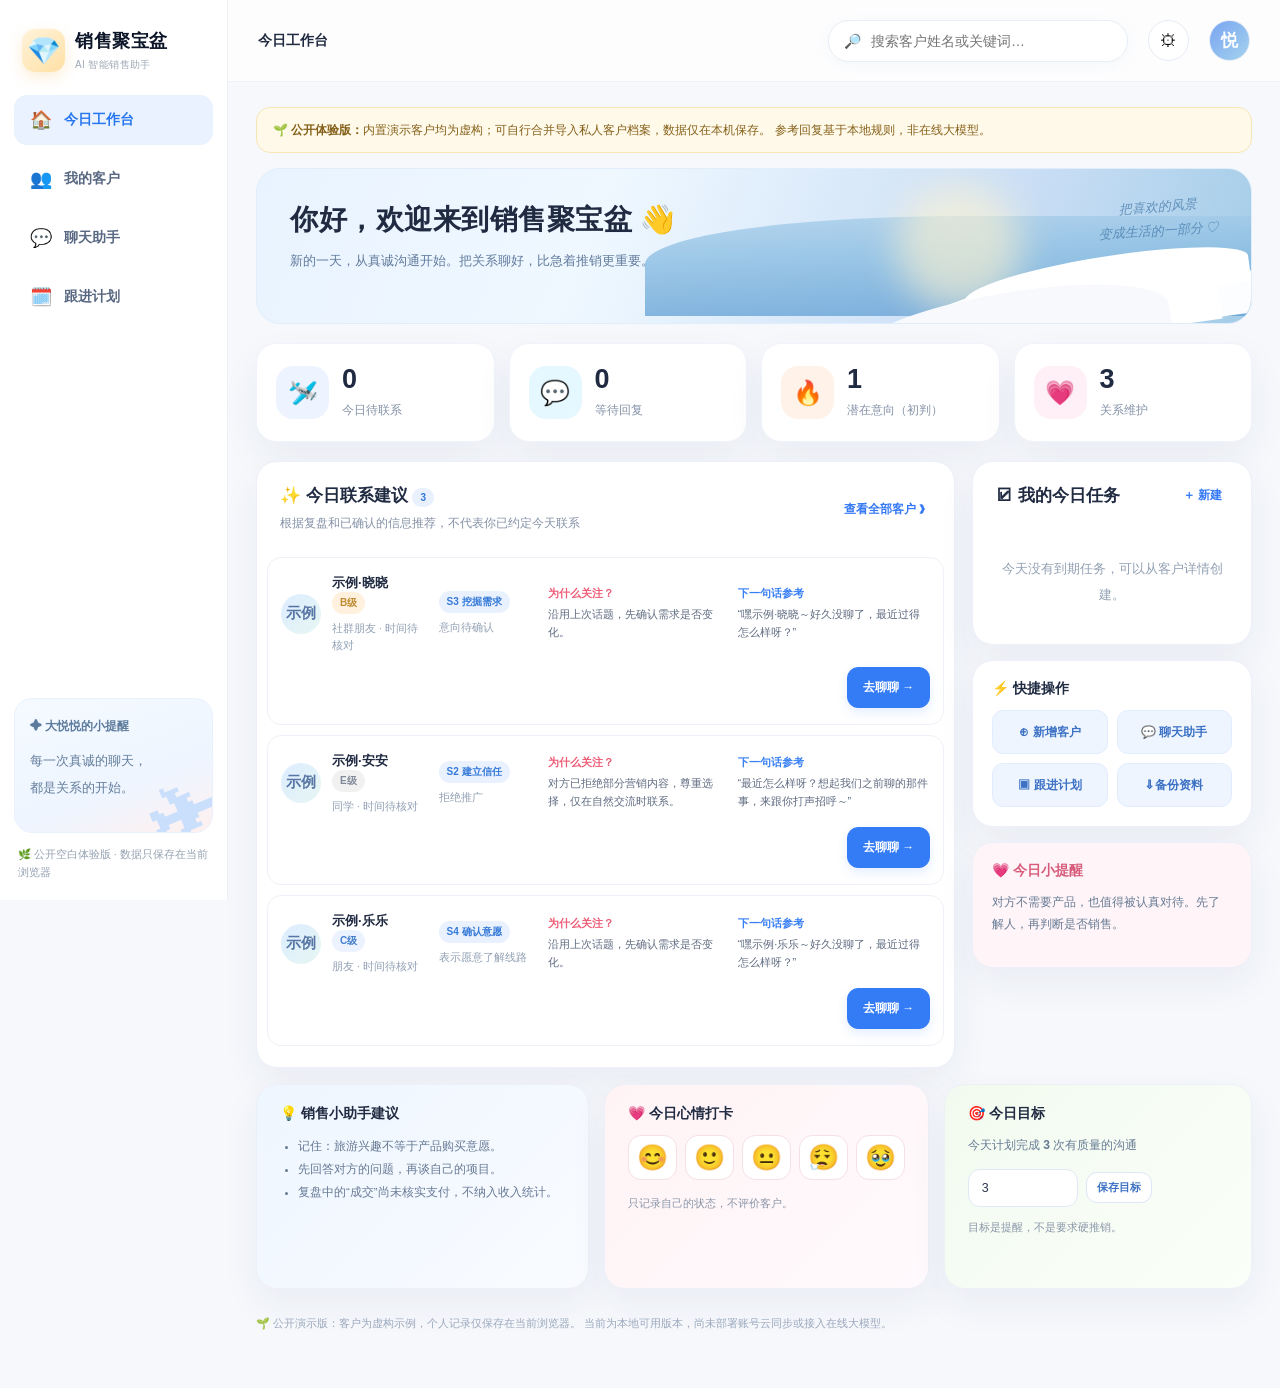
==== commit 0689a462: "feat(sales): safely merge local private customer archives" ====
--- a/sales/index.html
+++ b/sales/index.html
@@ -62,7 +62,7 @@
  const suggested=priorityClients();
  const todayTasks=dueTasks();
  const title=PRIVATE_VERSION?'你好，大悦悦 👋':'你好，欢迎来到销售聚宝盆 👋';
- return `<div role="status" class="demo-banner" style="background:#fff9e9;border:1px solid #f7e6b5;border-radius:14px;padding:12px 16px;margin-bottom:15px;color:#856019;font-size:12px;line-height:1.7">🌱 <b>公开体验版：</b>演示客户均为虚构。你新增的资料仅保存在当前浏览器，不会同步到其他设备；回复建议采用本地规则，尚未接入在线大模型。请勿在共享电脑输入敏感客户信息。</div><section class="hero"><span class="sun"></span><h2>${title}</h2><p>新的一天，从真诚沟通开始。把关系聊好，比急着推销更重要。</p><div class="slogan">把喜欢的风景<br/>变成生活的一部分 ♡</div></section>
+ return `<div role="status" class="demo-banner" style="background:#fff9e9;border:1px solid #f7e6b5;border-radius:14px;padding:12px 16px;margin-bottom:15px;color:#856019;font-size:12px;line-height:1.7">${state.clients.some(c=>c.sourceType==='个人复盘')?'🔒 <b>已在当前浏览器导入个人复盘档案：</b>这些是本人撰写的历史总结，并非逐字微信聊天；数据只保存在本设备浏览器。请勿在共享设备使用，及时导出备份。':'🌱 <b>公开体验版：</b>内置演示客户均为虚构；可自行合并导入私人客户档案，数据仅在本机保存。'} 参考回复基于本地规则，非在线大模型。</div><section class="hero"><span class="sun"></span><h2>${title}</h2><p>新的一天，从真诚沟通开始。把关系聊好，比急着推销更重要。</p><div class="slogan">把喜欢的风景<br/>变成生活的一部分 ♡</div></section>
  <div class="statgrid">${[['🛩️',todayTasks.length,'今日待联系','blue'],['💬',waiting,'等待回复','cyan'],['🔥',candidates,'潜在意向（初判）','orange'],['💗',relations,'关系维护','pink']].map(x=>`<div class="stat"><div class="sico ${x[3]}">${x[0]}</div><div><div class="num">${x[1]}</div><small>${x[2]}</small></div></div>`).join('')}</div>
  <section class="highlightlayout"><div class="card"><div class="cardhead"><div><h3>✨ 今日联系建议 <span class="pill">${suggested.length}</span></h3><div class="sub">根据复盘和已确认的信息推荐，不代表你已约定今天联系</div></div><button class="linkbtn" onclick="go('clients')">查看全部客户 ❯</button></div><div class="suggestion-list">${suggested.length?suggested.map((c,i)=>`<article class="srow"><div class="namebox">${avatar(c.name)}<div><div class="nm">${esc(c.name)} ${gradePill(c.grade)}</div><div class="tiny">${esc(c.relation||'待完善')} · ${sdate(c.lastDate)}</div></div></div><div>${stagePill(c.stage)}<div class="tiny">${esc(c.salesState||'待确认')}</div></div><div><div class="lab">为什么关注？</div><div class="smalltext clamp3">${esc(commentFor(c))}</div></div><div><div class="lab blue">下一句话参考</div><div class="smalltext clamp3">“${esc(replyFor(c))}”</div></div><button class="btn primary" onclick="openClient('${c.id}')">去聊聊 →</button></article>`).join(''):`<div class="empty">还没有客户建议。<br/>在客户档案中标为「重点关注」，就会显示在这里。</div>`}</div></div>
  <div class="stack"><div class="card"><div class="cardhead"><h3>☑ 我的今日任务</h3><button class="linkbtn" onclick="newTask()">＋ 新建</button></div>${todayTasks.slice(0,5).map(t=>`<div class="checktask"><input type="checkbox" aria-label="完成任务" onchange="completeTask('${t.id}')"><div><strong>${esc(t.title)}</strong><div class="smallmuted">${esc(get(t.clientId)?.name||'自由任务')} · ${esc(t.date)}</div></div></div>`).join('')||'<div class="empty">今天没有到期任务，可以从客户详情创建。</div>'}</div><div class="card pad"><h3 style="margin:0 0 10px;font-size:14px">⚡ 快捷操作</h3><div class="quickgrid"><button class="btn soft" onclick="newClient()">⊕ 新增客户</button><button class="btn soft" onclick="go('chat')">💬 聊天助手</button><button class="btn soft" onclick="newTask()">▣ 跟进计划</button><button class="btn soft" onclick="openSettings()">⇩ 备份资料</button></div></div><div class="card pad" style="background:#fff5f8"><strong style="color:#d75c7b">💗 今日小提醒</strong><p class="small">对方不需要产品，也值得被认真对待。先了解人，再判断是否销售。</p></div></div></section>
@@ -76,9 +76,9 @@
  if(statusFilter==='dups')rows=rows.filter(c=>c.duplicateReview);
  if(statusFilter==='closed')rows=rows.filter(c=>c.stage>=8);
  if(statusFilter==='rejected')rows=rows.filter(c=>isNoPromo(c));
- return `<div class="sectiontitle"><div><h2>👥 我的客户</h2><div class="lead">${state.clients.length} 条独立档案；复盘摘要待核对，避免错误合并同名客户</div></div><button class="btn primary" onclick="newClient()">＋ 新建客户</button></div><div class="card"><div class="filterbar"><input class="input" style="max-width:350px" placeholder="搜索姓名、复盘话题或认识渠道…" id="listSearch" value="${esc(clientFilter)}" oninput="clientFilter=this.value;updateClientRows()"><select class="sel" id="gradeFilter" onchange="gradeFilter=this.value;updateClientRows()">${['all','A','B','C','D','E'].map(v=>`<option value="${v}" ${gradeFilter===v?'selected':''}>${v==='all'?'全部等级':v+'级客户'}</option>`).join('')}</select><select class="sel" id="statusFilter" onchange="statusFilter=this.value;updateClientRows()">${[['all','全部状态'],['unconfirmed','待核对'],['dups','重名待核对'],['closed','复盘记载成交'],['rejected','已拒绝部分营销']].map(([v,t])=>`<option value="${v}" ${statusFilter===v?'selected':''}>${t}</option>`).join('')}</select><span class="smallmuted" id="countBadge">筛选后 ${rows.length} 条</span></div><div class="tablewrap" id="clientRows">${clientsTable(rows)}</div></div><div class="footer">注：同名人员暂不自动合并；“已成交”来源于个人复盘，不代表核验订单或收入。</div>`;
+ return `<div class="sectiontitle"><div><h2>👥 我的客户</h2><div class="lead">${state.clients.length} 条独立档案；复盘摘要不等于完整微信聊天，避免错误合并同名客户</div></div><div class="formrow"><label class="filelabel">📥 合并导入历史档案<input hidden type="file" accept=".json,application/json" onchange="mergePrivateArchive(this)"></label><button class="btn primary" onclick="newClient()">＋ 新建客户</button></div></div><div class="card"><div class="filterbar"><input class="input" style="max-width:350px" placeholder="搜索姓名、复盘话题或认识渠道…" id="listSearch" value="${esc(clientFilter)}" oninput="clientFilter=this.value;updateClientRows()"><select class="sel" id="gradeFilter" onchange="gradeFilter=this.value;updateClientRows()">${['all','A','B','C','D','E'].map(v=>`<option value="${v}" ${gradeFilter===v?'selected':''}>${v==='all'?'全部等级':v+'级客户'}</option>`).join('')}</select><select class="sel" id="statusFilter" onchange="statusFilter=this.value;updateClientRows()">${[['all','全部状态'],['unconfirmed','待核对'],['dups','重名待核对'],['closed','复盘记载成交'],['rejected','已拒绝部分营销']].map(([v,t])=>`<option value="${v}" ${statusFilter===v?'selected':''}>${t}</option>`).join('')}</select><span class="smallmuted" id="countBadge">筛选后 ${rows.length} 条</span></div><div class="tablewrap" id="clientRows">${clientsTable(rows)}</div></div><div class="footer">注：同名人员暂不自动合并；“已成交”来源于个人复盘，不代表核验订单或收入。</div>`;
 }
-function clientsTable(rows){return `<table class="listtable"><thead><tr><th>客户</th><th>等级 / 阶段</th><th>最近话题</th><th>原始记录</th><th>数据状态</th><th></th></tr></thead><tbody>${rows.slice(0,600).map(c=>`<tr><td><div class="namebox">${avatar(c.name)}<div><strong>${esc(c.name)}</strong><div class="tiny">${esc(c.relation||'关系待补充')}</div></div></div></td><td>${gradePill(c.grade)} ${stagePill(c.stage)}</td><td><div class="smalltext clamp3">${esc(safeStr(c.lastTopic,90))}</div></td><td class="smallmuted">${esc(c.sourceRef||'手动新增')}</td><td>${c.duplicateReview?'<span class="tagwarn">姓名待合并核对</span>':c.confirmed?'<span class="pill D">已补充确认</span>':'<span class="tagwarn">待人工核对</span>'}</td><td><button class="btn sm primary" onclick="openClient('${c.id}')">查看详情</button></td></tr>`).join('')||'<tr><td colspan="6" class="empty">没有找到符合条件的客户。</td></tr>'}</tbody></table>`}
+function clientsTable(rows){return `<table class="listtable"><thead><tr><th>客户</th><th>等级 / 阶段</th><th>最近话题</th><th>资料出处</th><th>数据状态</th><th></th></tr></thead><tbody>${rows.slice(0,600).map(c=>`<tr><td><div class="namebox">${avatar(c.name)}<div><strong>${esc(c.name)}</strong><div class="tiny">${esc(c.relation||'关系待补充')}</div></div></div></td><td>${gradePill(c.grade)} ${stagePill(c.stage)}</td><td><div class="smalltext clamp3">${esc(safeStr(c.lastTopic,90))}</div></td><td class="smallmuted">${esc(c.sourceRef||'手动新增')}</td><td>${c.duplicateReview?'<span class="tagwarn">姓名待合并核对</span>':c.confirmed?'<span class="pill D">已补充确认</span>':'<span class="tagwarn">待人工核对</span>'}</td><td><button class="btn sm primary" onclick="openClient('${c.id}')">查看详情</button></td></tr>`).join('')||'<tr><td colspan="6" class="empty">没有找到符合条件的客户。</td></tr>'}</tbody></table>`}
 function updateClientRows(){el('clientRows').innerHTML=clientsTable(state.clients.filter(c=>!c.deleted).filter(c=>!clientFilter||[c.name,c.notes,c.lastTopic,c.relation,c.sourceRef,c.salesState].join('').toLowerCase().includes(clientFilter.toLowerCase())).filter(c=>gradeFilter==='all'||c.grade===gradeFilter).filter(c=>statusFilter==='all'||(statusFilter==='unconfirmed'&&!c.confirmed)||(statusFilter==='dups'&&c.duplicateReview)||(statusFilter==='closed'&&c.stage>=8)||(statusFilter==='rejected'&&isNoPromo(c))));el('countBadge').textContent='已筛选';}
 function openClient(id){const c=get(id);if(!c)return;activeId=id;const notes=(c.events||[]).slice().reverse();openModal(`<h2>👤 ${esc(c.name)} <span style="font-size:11px">${gradePill(c.grade)}</span></h2>`, `<div class="notearea">${c.confirmed?'✅ 已有补充确认信息':'⚠️ 来自用户复盘摘要，尚未核对微信原始对话'}${c.duplicateReview?' · ⚠️ 存在相同/相似姓名，暂未合并':''}<br>来源：${esc(c.sourceRef||'手动录入')}</div>
  <div class="margintop formgrid"><div class="field"><label>姓名或微信备注</label><input class="input" id="edName" value="${esc(c.name)}"></div><div class="field"><label>认识渠道</label><input class="input" id="edRelation" value="${esc(c.relation||'')}"></div><div class="field"><label>职业（未知请留空）</label><input class="input" id="edJob" value="${esc(c.job||'')}"></div><div class="field"><label>城市（未知请留空）</label><input class="input" id="edCity" value="${esc(c.city||'')}"></div><div class="field"><label>客户等级</label><select class="sel" id="edGrade">${['A','B','C','D','E'].map(v=>`<option ${c.grade===v?'selected':''}>${v}</option>`).join('')}</select></div><div class="field"><label>销售阶段</label><select class="sel" id="edStage">${STAGES.map((v,i)=>`<option value="${i+1}" ${c.stage===i+1?'selected':''}>S${i+1} · ${v}</option>`).join('')}</select></div><div class="field"><label>当前状态</label><select class="sel" id="edContact">${[['nurture','关系维护'],['active','正常沟通'],['waiting','等待回复'],['hold','暂缓联系'],['completed','复盘记载成交'],['stop','停止营销']].map(([v,t])=>`<option value="${v}" ${c.contact===v?'selected':''}>${t}</option>`).join('')}</select></div><div class="field"><label>对方拒绝的营销类别</label><select class="sel" id="edNoPromo">${[['none','无明确拒绝记录'],['旅游推广','旅游推广副业'],['旅行会员','旅行会员'],['all','全部营销']].map(([v,t])=>`<option value="${v}" ${(v==='none'&&!isNoPromo(c))||(v==='all'&&(c.noPromoTypes||[]).includes('all'))||(v!=='none'&&(c.noPromoTypes||[]).includes(v))?'selected':''}>${t}</option>`).join('')}</select></div></div>
@@ -111,9 +111,33 @@
 function finishTask(id){const task=state.tasks.find(t=>t.id===id);if(!task)return;task.done=true;const summary=el('completeText').value.trim(),date=el('nextTaskDate').value;if(task.clientId&&get(task.clientId)&&summary){let c=get(task.clientId);c.events.push({date:TODAY(),title:'已完成跟进',summary,source:'手动记录',verified:true});c.lastTopic=summary;c.lastDate=TODAY()}if(date){state.tasks.push({id:mkid(),title:'继续跟进：'+task.title.replace(/^继续跟进：/,'').slice(0,40),date,clientId:task.clientId,note:'用户手动安排',done:false})}save();closeModal();render();toast('已完成并保存结果')}
 function deleteTask(id){if(!confirm('确定删除这条任务吗？'))return;state.tasks=state.tasks.filter(t=>t.id!==id);save();render()}
 function openModal(head,body){el('modal').innerHTML=`<div class="modalhead">${head}<button class="iconbtn" title="关闭" onclick="closeModal()">✕</button></div><div class="modalbody">${body}</div>`;el('modalback').classList.add('show')};function closeModal(){el('modalback').classList.remove('show')}
-function openSettings(){openModal('<h2>⚙️ 数据与使用说明</h2>',`<div class="notearea">${PRIVATE_VERSION?'🔒 <b>私人版含真实客户复盘</b>，不要把此HTML文件或包含客户资料的备份发给别人。':'✅ <b>公开分享版</b>不包含任何真实客户信息。'}<br/>此版本采用浏览器本地存储：关闭后通常会保留，换电脑/换浏览器不会同步；清理浏览器记录可能导致丢失。</div><h3>📦 数据备份和恢复</h3><div class="formrow"><button class="btn primary" onclick="exportJSON()">⇩ 导出全部客户与任务 JSON</button><label class="filelabel">⇧ 恢复 JSON 备份<input type="file" accept=".json,application/json" hidden onchange="importJSON(this)"></label></div><p class="smallmuted">导入会替换本浏览器当前工作台的数据，操作前请先导出备份。</p><h3 class="margintop">📌 当前版本的实际能力</h3><p class="small">✅ 客户查询、资料修改、时间轴、任务提醒、完成记录、规则回复、知识库索引。<br/>🚧 尚未实现：云端账号、多设备同步、微信截图OCR、真正大模型在线分析。</p><div class="formrow margintop"><button class="btn" onclick="downloadInfo()">查看导入资料说明</button><button class="btn red" onclick="clearAll()">清空本地数据</button></div>`)}
+function openSettings(){openModal('<h2>⚙️ 数据与使用说明</h2>',`<div class="notearea">${PRIVATE_VERSION?'🔒 <b>私人版含真实客户复盘</b>，不要把此HTML文件或包含客户资料的备份发给别人。':'✅ <b>公开分享版</b>不包含任何真实客户信息。'}<br/>此版本采用浏览器本地存储：关闭后通常会保留，换电脑/换浏览器不会同步；清理浏览器记录可能导致丢失。</div><h3>📦 数据备份、私人客户档案导入</h3><div class="formrow"><button class="btn primary" onclick="exportJSON()">⇩ 导出全部客户与任务 JSON</button><label class="filelabel">📥 合并导入历史客户档案<input type="file" accept=".json,application/json" hidden onchange="mergePrivateArchive(this)"></label><label class="filelabel">⇧ 完整恢复 JSON 备份<input type="file" accept=".json,application/json" hidden onchange="importJSON(this)"></label></div><p class="smallmuted">「合并导入」接受只有 clients 的历史复盘 JSON，保留当前客户和跟进任务，按姓名＋原始出处去除重复；「完整恢复」才会替换原数据，请先备份。数据只在本机处理，不会上传网站服务器。复盘内容不等于微信逐字聊天、购买意向或已核验付款。</p><h3 class="margintop">📌 当前版本的实际能力</h3><p class="small">✅ 客户查询、资料修改、时间轴、任务提醒、完成记录、规则回复、知识库索引。<br/>🚧 尚未实现：云端账号、多设备同步、微信截图OCR、真正大模型在线分析。</p><div class="formrow margintop"><button class="btn" onclick="downloadInfo()">查看导入资料说明</button><button class="btn red" onclick="clearAll()">清空本地数据</button></div>`)}
 function downloadInfo(){openModal('<h2>🔎 导入资料说明</h2>',`<div class="notearea">私人版客户来自用户上传的《粘贴的文本 (1)(1).txt》复盘；该文档缺少完整原始微信消息，因此大部分客户档案标为“待核对”。同名客户暂不合并，成交状态仅按复盘原文记录，不统计虚构收入。<br/>老师的100个销售案例目前仅提取了编号与标题，相关方法用于保守的回复规则，不表示完整教学内容已经程序化。</div><button class="btn margintop" onclick="openSettings()">返回设置</button>`)}
 function exportJSON(){const content=JSON.stringify({...state,exportedAt:new Date().toISOString()},null,2);const blob=new Blob([content],{type:'application/json'});const link=document.createElement('a');link.href=URL.createObjectURL(blob);link.download='销售聚宝盆-'+(PRIVATE_VERSION?'私人备份':'公开版备份')+'-'+TODAY()+'.json';link.click();setTimeout(()=>URL.revokeObjectURL(link.href),1500);toast('备份文件已开始下载')}
+function mergePrivateArchive(input){
+ const f=input.files?.[0];if(!f)return;input.value='';
+ if(f.size>12000000){alert('文件超过12MB，请先分批导入');return}
+ const rd=new FileReader();rd.onload=()=>{try{
+  const data=JSON.parse(rd.result);
+  if(!Array.isArray(data.clients)||data.clients.length>4000||!data.clients.every(c=>c&&typeof c==='object'&&!Array.isArray(c)&&typeof c.name==='string'&&c.name.trim().length>0))throw Error('文件应包含有效的 clients 客户档案数组（上限4000条）');
+  const key=c=>`${String(c.name||'').trim()}\u0001${String(c.sourceRef||c.id||'').trim()}`;
+  const known=new Set(state.clients.map(key));const ids=new Set(state.clients.map(c=>c.id));
+  const fresh=[];let duplicates=0;
+  for(const original of data.clients){
+   const k=key(original);if(known.has(k)){duplicates++;continue}
+   const c={...original};
+   if(typeof c.id!=='string'||!c.id||ids.has(c.id)){do{c.id='import_'+mkid()}while(ids.has(c.id))}
+   if(!Array.isArray(c.events))c.events=[];
+   if(!Array.isArray(c.noPromoTypes))c.noPromoTypes=[];
+   c.confirmed=Boolean(c.confirmed);
+   known.add(k);ids.add(c.id);fresh.push(c);
+  }
+  if(!fresh.length){alert('没有新增档案：'+duplicates+'条已存在，未覆盖你之前编辑过的内容。');return}
+  if(!confirm(`准备合并 ${fresh.length} 条新客户档案（跳过 ${duplicates} 条同来源重复记录）。\n\n不会覆盖当前的 ${state.clients.length} 条客户和 ${state.tasks.length} 条跟进任务。\n\n注意：历史复盘不等于微信聊天原文；成交状态需要你核验付款凭证。\n\n确定导入到此浏览器？`))return;
+  state.clients.push(...fresh);save();closeModal();clientFilter='';gradeFilter='all';statusFilter='all';go('clients');toast(`成功合并 ${fresh.length} 条历史档案；重复 ${duplicates} 条已跳过`)
+ }catch(e){alert('合并导入失败：'+e.message)}};
+ rd.onerror=()=>alert('本地文件读取失败，请重新选择文件');rd.readAsText(f,'utf-8');
+}
 function importJSON(input){const f=input.files?.[0];if(!f)return;const rd=new FileReader();rd.onload=()=>{try{let data=JSON.parse(rd.result);if(!Array.isArray(data.clients)||!Array.isArray(data.tasks))throw Error('缺少clients/tasks');if(!confirm(`将导入 ${data.clients.length} 条客户档案，替换当前数据，确定继续吗？`))return;state=data;if(!state.settings)state.settings={goal:3,mood:''};save();closeModal();render();toast('数据恢复成功')}catch(e){alert('导入失败：'+e.message)}};rd.readAsText(f,'utf-8')}
 function clearAll(){if(prompt('清空会删除全部客户与任务，请输入“删除”确认')!=='删除')return;state={clients:[],tasks:[],settings:{goal:3,mood:''}};save();closeModal();render();toast('已清空本地数据')}
 render();
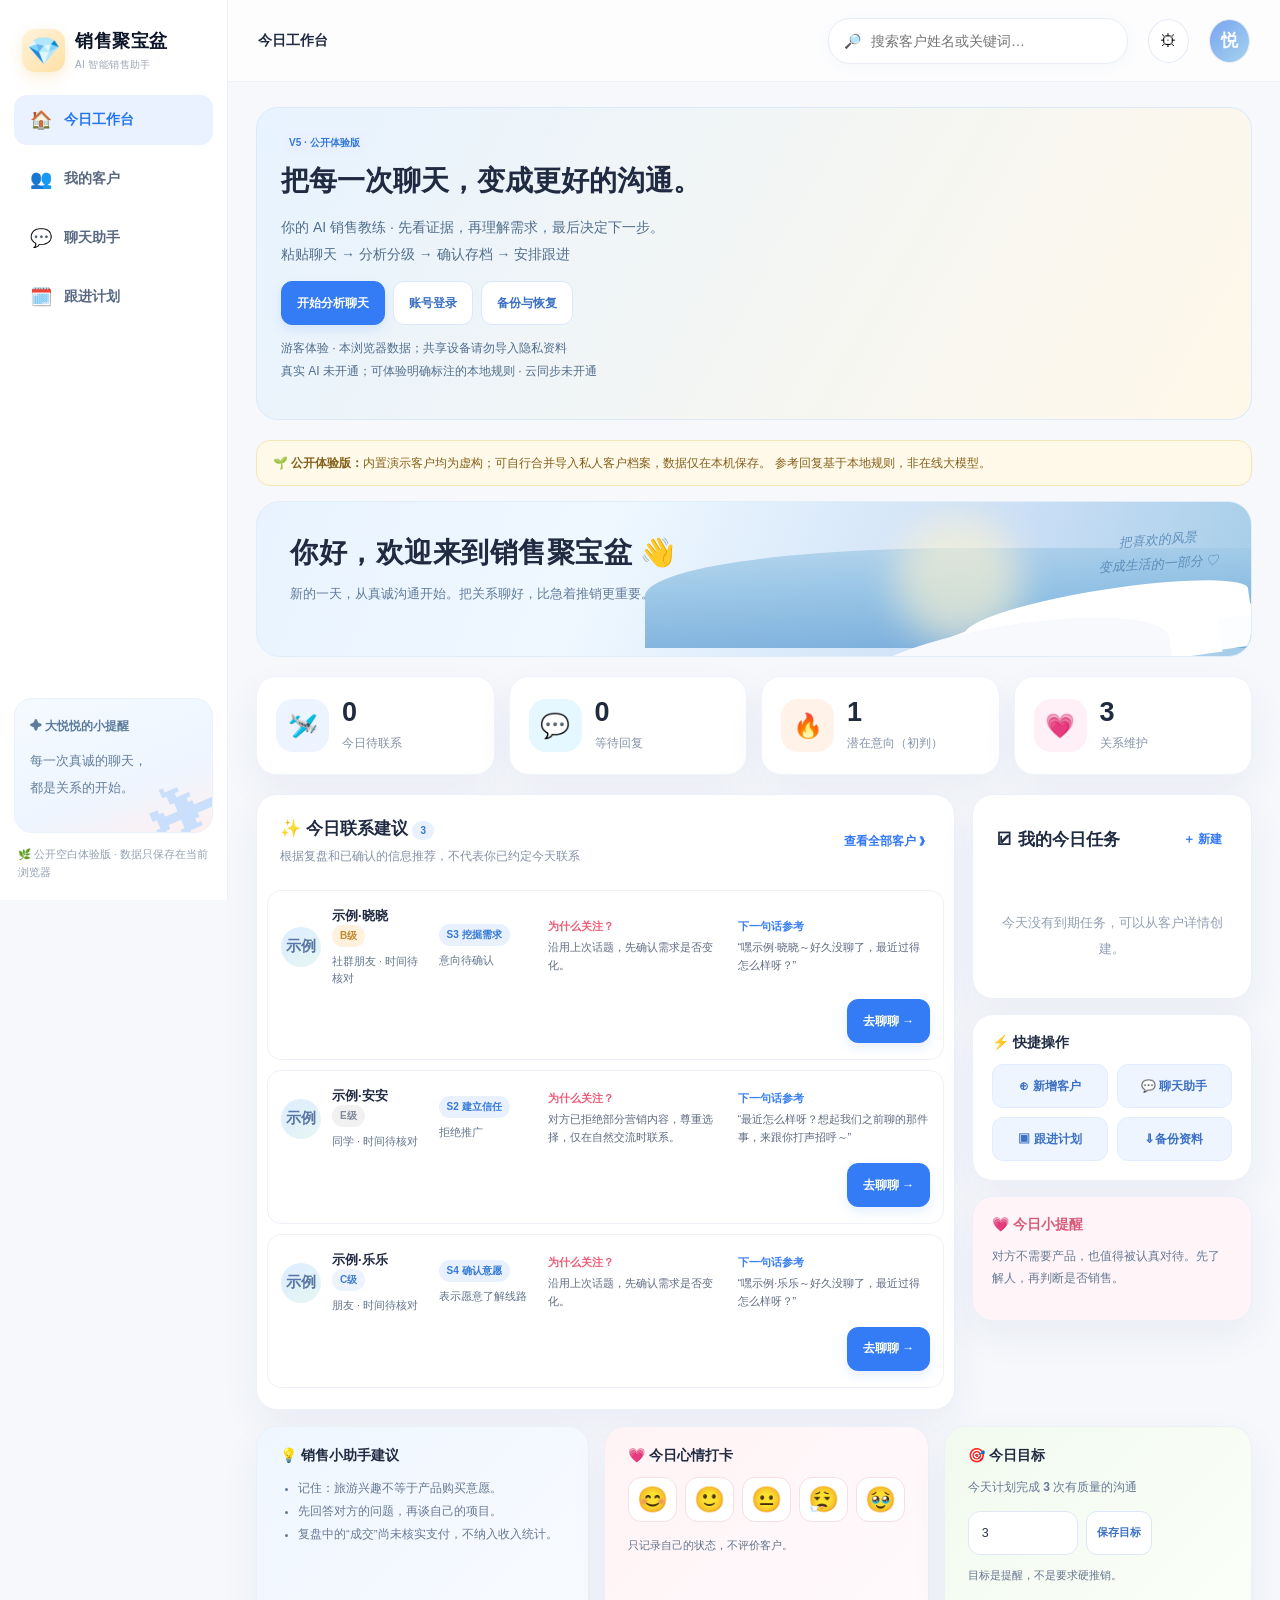
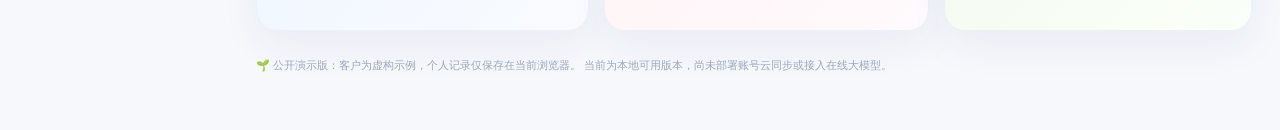
==== commit 8ec0efec: "feat(sales): deliver V5 mobile coach and isolated cloud API readiness Add evidence-based A-E guest a" ====
--- a/sales/index.html
+++ b/sales/index.html
@@ -4,7 +4,7 @@
 @media(max-width:1280px){.srow{grid-template-columns:minmax(135px,.9fr) minmax(95px,.6fr) minmax(115px,1.1fr) minmax(150px,1.2fr)}.srow .btn{grid-column:4;justify-self:end}.highlightlayout{grid-template-columns:minmax(0,2fr) minmax(220px,.8fr)}}
 @media(max-width:1024px){.sidebar{width:190px;flex-basis:190px}.container{padding:18px}.bottomgrid{grid-template-columns:1fr 1fr}.bottomgrid .mini:last-child{grid-column:1 / -1}.statgrid{gap:9px}.stat{padding:15px}.highlightlayout{grid-template-columns:1fr}.highlightlayout .stack{display:grid;grid-template-columns:1fr 1fr;gap:10px}}
 @media(max-width:720px){.sidebar{position:fixed;left:-260px;width:228px;transition:left .2s;box-shadow:15px 0 45px #142e4930}.sidebar.open{left:0}.overlaynav.open{display:block;position:fixed;inset:0;background:#15253a80;z-index:14}.mobbtn{display:grid}.top{height:69px;padding:0 15px;gap:10px}.searchtop{max-width:none;width:100%;flex:1}.container{padding:15px 12px 35px}.hero{padding:25px 21px;min-height:155px}.hero h2{font-size:22px}.hero p{max-width:60%;font-size:11px;line-height:1.8}.hero .slogan{display:none}.statgrid{grid-template-columns:repeat(2,1fr);gap:9px}.stat{padding:13px;min-height:90px}.stat .sico{height:41px;width:41px;font-size:18px}.stat .num{font-size:22px}.stat small{font-size:10px;margin-top:4px}.srow{grid-template-columns:1fr 1fr;gap:10px;padding:13px}.srow .namebox{grid-column:1}.srow>div:nth-child(2){grid-column:2}.srow>div:nth-child(3){grid-column:1 / -1}.srow>div:nth-child(4){grid-column:1 / -1}.srow .btn{grid-column:1 / -1;width:100%}.highlightlayout .stack{grid-template-columns:1fr}.bottomgrid,.secgrid,.twocol,.formgrid{grid-template-columns:1fr}.bottomgrid .mini:last-child{grid-column:auto}.sectiontitle h2{font-size:21px}.cardhead{padding:18px}.cases{grid-template-columns:1fr}.modalbody{padding:16px}.modalhead{padding:17px}.quickgrid{grid-template-columns:repeat(2,1fr)}}
-</style></head>
+</style><link rel="stylesheet" href="v5.css"><script src="config.js"></script></head>
 <body><div class="overlaynav" id="backdrop" onclick="toggleNav(false)"></div><div class="layout"><aside class="sidebar" id="sidebar"><div class="brand"><div class="logo">💎</div><div><h1>销售聚宝盆</h1><small>AI 智能销售助手</small></div></div><nav class="nav" id="navigation"></nav><div class="sideflex"></div><div class="sidequote"><b>✦ 大悦悦的小提醒</b><p>每一次真诚的聊天，<br>都是关系的开始。</p></div><div class="private-note" id="privacyFlag"></div></aside><div class="area"><div class="top"><button class="iconbtn mobbtn" onclick="toggleNav(true)" aria-label="菜单">☰</button><span class="strong" id="topTitle">今日工作台</span><div class="searchtop">🔎 <input id="topSearch" aria-label="搜索客户" placeholder="搜索客户姓名或关键词…" onkeydown="if(event.key==='Enter')jumpSearch()"/></div><button class="iconbtn" title="设置及备份" onclick="openSettings()">⚙</button><button class="iconbtn profilecircle" title="个人空间">悦</button></div><main class="container" id="page"></main></div></div><div class="modalback" id="modalback" onclick="if(event.target===this)closeModal()"><div class="modal" id="modal"></div></div><div class="toast" id="toast"></div>
 <script>
 'use strict';
@@ -24,7 +24,7 @@
 try {state=JSON.parse(localStorage.getItem(STORAGE_KEY))||copyObj(INITIAL_DATA)}catch(e){state=copyObj(INITIAL_DATA)}
 if(!Array.isArray(state.clients))state.clients=[];if(!Array.isArray(state.tasks))state.tasks=[];if(!state.settings)state.settings={goal:3,mood:''};
 let route='today',activeId=null,analysis=null,chatClientId=null,previewURL=null,clientFilter='',gradeFilter='all',statusFilter='all';
-const save=()=>{try{localStorage.setItem(STORAGE_KEY,JSON.stringify(state))}catch(e){alert('浏览器无法保存：可能处于隐私模式或存储空间已满，请及时导出备份。')}};
+let save=()=>{try{localStorage.setItem(STORAGE_KEY,JSON.stringify(state))}catch(e){alert('浏览器无法保存：可能处于隐私模式或存储空间已满，请及时导出备份。')}};
 const toast=(s)=>{el('toast').textContent=s;el('toast').classList.add('show');setTimeout(()=>el('toast').classList.remove('show'),2400)};
 const get=(id)=>state.clients.find(x=>x.id===id);
 const gradePill=(v)=>`<span class="pill ${esc(v||'D')}">${esc(v||'D')}级</span>`;
@@ -103,10 +103,10 @@
 el('chatResults').innerHTML=`<div class="resultarea"><b>🧩 聊天提要（规则初筛）</b><div class="small margintop">${esc(result.details)}</div><div class="small"><b>意向判断：</b>${esc(result.stageHint)}</div><div class="small"><b>当前销售阶段：</b>仍建议人工核实，暂不自动推进。</div><div class="small"><b>沟通改进：</b>避免连续追问或在拒绝后继续销售。</div></div><h3>✨ 下一句话怎么回复？</h3><div class="replies">${['🌷 自然朋友版','❤️ 温暖亲切版','🎯 专业沟通版'].map((style,i)=>`<div class="replybox"><strong>${style}</strong><p>${esc(replies[i])}</p><button class="btn sm soft" onclick="copyReply(${i})">复制这句话</button></div>`).join('')}</div><div class="notearea margintop">将这次聊天加入 ${esc(c.name)} 的档案前，请检查姓名、语义和截图中的双方身份是否正确。规则不会自动推断职业、收入或成交。</div><div class="field margintop"><label>保存到客户档案的简短摘要（可编辑）</label><textarea class="textarea" style="min-height:80px" id="analysisSummary">${esc(result.details)}</textarea></div><div class="formrow margintop"><label class="small"><input type="checkbox" id="setNoPromo" ${result.reject?'checked':''}/> 对方明确拒绝旅游推广副业（需人工确认）</label></div><button class="btn primary margintop" onclick="commitAnalysis()">✅ 确认后保存到客户档案</button>`;
 }
 async function copyReply(i){if(!analysis)return;try{await navigator.clipboard.writeText(analysis.replies[i]);toast('已复制到剪贴板')}catch(e){toast('浏览器未授权剪贴板，请手动选中文字')}}
-function commitAnalysis(){if(!analysis)return;const c=get(analysis.clientId);if(!c)return;const summary=el('analysisSummary').value.trim()||'本次聊天已导入';const noPromo=el('setNoPromo').checked;c.events=c.events||[];c.events.push({date:TODAY(),title:'新导入微信聊天',summary:summary+'\n\n原始文字（不代表AI核验）：\n'+analysis.text.slice(0,9000),source:'用户粘贴聊天 · 手动核对',verified:true});c.lastTopic=summary;c.lastDate=TODAY();c.lastMessage='未区分最新客户消息';if(noPromo){c.noPromoTypes=Array.from(new Set([...(c.noPromoTypes||[]),'旅游推广']));c.contact='nurture';c.grade='E'}else if(analysis.signals.interest&&!isNoPromo(c)){if(c.grade==='D')c.grade='C'}c.confirmed=true;save();chatClientId=c.id;analysis=null;toast('已保存聊天摘要与原文到客户档案');render();}
+function commitAnalysis(){if(!analysis)return;const c=get(analysis.clientId);if(!c)return;const summary=el('analysisSummary').value.trim()||'本次聊天已导入';const noPromo=el('setNoPromo').checked;c.events=c.events||[];c.events.push({date:TODAY(),title:'新导入微信聊天',summary:summary+'\n\n原始文字（不代表AI核验）：\n'+analysis.text.slice(0,9000),source:'用户粘贴聊天 · 手动核对',verified:true});c.lastTopic=summary;c.lastDate=TODAY();c.lastMessage='未区分最新客户消息';if(noPromo){c.noPromoTypes=Array.from(new Set([...(c.noPromoTypes||[]),'旅游推广']));c.contact='stop';c.grade='E'}else if(analysis.signals.interest&&!isNoPromo(c)){if(c.grade==='D')c.grade='C'}c.confirmed=true;save();chatClientId=c.id;analysis=null;toast('已保存聊天摘要与原文到客户档案');render();}
 function tasksPage(){const tasks=state.tasks.slice().sort((a,b)=>(a.done-b.done)||String(a.date).localeCompare(String(b.date)));const today=TODAY();return `<div class="sectiontitle"><div><h2>📅 跟进计划</h2><div class="lead">任务只根据你自己设定的日期提醒，不会擅自向客户发送消息</div></div><button class="btn primary" onclick="newTask()">＋ 添加任务</button></div><div class="card">${tasks.map(t=>`<div class="taskline"><div><div class="strong" style="${t.done?'text-decoration:line-through;opacity:.5':''}">${esc(t.title)} ${t.date<=today&&!t.done?'<span class="pill B">到期</span>':''}</div><div class="tiny">${esc(get(t.clientId)?.name||'个人任务')} · ${esc(t.date||'无日期')} ${t.note? '· '+esc(t.note):''}</div></div><div class="formrow"><button class="btn sm" onclick="openClient('${t.clientId}')" ${get(t.clientId)?'':'disabled'}>看客户</button>${t.done?'<span class="pill D">已完成</span>':`<button class="btn sm primary" onclick="completeTask('${t.id}')">完成跟进</button>`}<button class="btn sm red" onclick="deleteTask('${t.id}')">删除</button></div></div>`).join('')||'<div class="empty">还没有跟进任务。<br>可以为真正有约定的客户设置联系日期。</div>'}</div>`}
 function newTask(id=''){let selected=id?get(id):null;openModal('<h2>🗓️ 新建跟进任务</h2>',`<div class="formgrid"><div class="field"><label>关联客户</label><select id="taskClient" class="sel">${'<option value="">个人任务</option>'+state.clients.map(c=>`<option value="${esc(c.id)}" ${selected&&selected.id===c.id?'selected':''}>${esc(c.name)}</option>`).join('')}</select></div><div class="field"><label>提醒日期</label><input type="date" id="taskDate" class="input" value="${TODAY()}"></div></div><div class="field margintop"><label>任务内容</label><input class="input" id="taskTitle" style="width:100%" value="${selected?'联系'+esc(selected.name)+'，确认近况':''}" placeholder="例如：给小王回复他上次的问题"></div><div class="field margintop"><label>备注（可选）</label><textarea id="taskNote" class="textarea" style="min-height:65px" placeholder="约定了什么？注意哪些问题？"></textarea></div><button class="btn primary margintop" onclick="saveTask()">保存跟进任务</button>`)}
-function saveTask(){const title=el('taskTitle').value.trim(),date=el('taskDate').value,clientId=el('taskClient').value;if(!title||!date){toast('请填写任务内容和日期');return}const c=get(clientId);if(c&&c.contact==='stop'){if(!confirm('该客户标记为停止营销，确认此任务只用于必要服务或非营销沟通吗？'))return}state.tasks.push({id:mkid(),title,date,clientId,note:el('taskNote').value.trim(),done:false});save();closeModal();render();toast('跟进任务已创建')}
+function saveTask(){const title=el('taskTitle').value.trim(),date=el('taskDate').value,clientId=el('taskClient').value;if(!title||!date){toast('请填写任务内容和日期');return}const c=get(clientId);if(c&&(c.contact==='stop'||isNoPromo(c))){if(!confirm('该客户标记为停止营销，确认此任务只用于必要服务或非营销沟通吗？'))return}state.tasks.push({id:mkid(),title,date,clientId,note:el('taskNote').value.trim(),done:false});save();closeModal();render();toast('跟进任务已创建')}
 function completeTask(id){const task=state.tasks.find(t=>t.id===id);if(!task)return;openModal('<h2>✅ 完成跟进</h2>',`<div class="notearea">${esc(task.title)} · ${esc(get(task.clientId)?.name||'个人任务')}</div><div class="field margintop"><label>本次沟通结果（不必长篇）</label><textarea id="completeText" class="textarea" style="min-height:85px" placeholder="例如：确认客户暂不需要，已回复；下一次等待对方主动咨询"></textarea></div><div class="field margintop"><label>下一次联系日期（可选，不强制）</label><input id="nextTaskDate" type="date" class="input"></div><button class="btn primary margintop" onclick="finishTask('${id}')">保存结果并完成</button>`)}
 function finishTask(id){const task=state.tasks.find(t=>t.id===id);if(!task)return;task.done=true;const summary=el('completeText').value.trim(),date=el('nextTaskDate').value;if(task.clientId&&get(task.clientId)&&summary){let c=get(task.clientId);c.events.push({date:TODAY(),title:'已完成跟进',summary,source:'手动记录',verified:true});c.lastTopic=summary;c.lastDate=TODAY()}if(date){state.tasks.push({id:mkid(),title:'继续跟进：'+task.title.replace(/^继续跟进：/,'').slice(0,40),date,clientId:task.clientId,note:'用户手动安排',done:false})}save();closeModal();render();toast('已完成并保存结果')}
 function deleteTask(id){if(!confirm('确定删除这条任务吗？'))return;state.tasks=state.tasks.filter(t=>t.id!==id);save();render()}
@@ -126,7 +126,7 @@
   for(const original of data.clients){
    const k=key(original);if(known.has(k)){duplicates++;continue}
    const c={...original};
-   if(typeof c.id!=='string'||!c.id||ids.has(c.id)){do{c.id='import_'+mkid()}while(ids.has(c.id))}
+   if(typeof c.id!=='string'||!c.id||!/^[\w-]+$/.test(c.id)||ids.has(c.id)){do{c.id='import_'+mkid()}while(ids.has(c.id))}
    if(!Array.isArray(c.events))c.events=[];
    if(!Array.isArray(c.noPromoTypes))c.noPromoTypes=[];
    c.confirmed=Boolean(c.confirmed);
@@ -141,4 +141,4 @@
 function importJSON(input){const f=input.files?.[0];if(!f)return;const rd=new FileReader();rd.onload=()=>{try{let data=JSON.parse(rd.result);if(!Array.isArray(data.clients)||!Array.isArray(data.tasks))throw Error('缺少clients/tasks');if(!confirm(`将导入 ${data.clients.length} 条客户档案，替换当前数据，确定继续吗？`))return;state=data;if(!state.settings)state.settings={goal:3,mood:''};save();closeModal();render();toast('数据恢复成功')}catch(e){alert('导入失败：'+e.message)}};rd.readAsText(f,'utf-8')}
 function clearAll(){if(prompt('清空会删除全部客户与任务，请输入“删除”确认')!=='删除')return;state={clients:[],tasks:[],settings:{goal:3,mood:''}};save();closeModal();render();toast('已清空本地数据')}
 render();
-</script></body></html>+</script><script src="v5.js"></script></body></html>
--- a/sales/v5.css
+++ b/sales/v5.css
@@ -0,0 +1,4 @@
+.bottomnav{display:none}.v5intro{margin-bottom:20px;padding:24px;background:linear-gradient(120deg,#e7f3ff,#fff8e9);border:1px solid #dbe9fa;border-radius:22px}.v5intro h2{margin:8px 0;font-size:28px}.v5intro p{line-height:1.9;color:#526e8c}.v5status{font-size:12px;color:#607692;line-height:1.8}.evidence{border-left:3px solid #8db8ed;padding:12px;background:white;white-space:pre-wrap;overflow-wrap:anywhere}.accountrow{display:flex;gap:8px;flex-wrap:wrap}.service-note{padding:12px;border-radius:12px;background:#fff6e7;color:#795d31;line-height:1.8}.analysisbusy{opacity:.6;pointer-events:none}button,input,select{min-height:44px}.smallmuted,.tiny,.lead{color:#62748c}.listtable td{overflow-wrap:anywhere}
+@media(max-width:720px){.bottomnav{display:flex;position:fixed;bottom:0;left:0;right:0;z-index:30;background:#fffffff5;border-top:1px solid #dce8f6;padding:7px 6px calc(7px + env(safe-area-inset-bottom));justify-content:space-around;box-shadow:0 -4px 20px #344e6810}.bottomnav button{border:0;background:none;color:#617791;display:grid;gap:3px;font-size:11px;min-width:55px}.bottomnav button.active{color:#2369cf;background:#edf5ff;border-radius:12px}.container{padding-bottom:108px}.toast{bottom:95px}.v5intro{padding:19px}.v5intro h2{font-size:24px}.sectiontitle{flex-wrap:wrap}.sectiontitle .formrow{width:100%}.hero p{max-width:100%}.listtable,.listtable tbody,.listtable tr,.listtable td{display:block;min-width:0;width:100%;max-width:none}.listtable thead{display:none}.listtable tr{padding:12px;border-bottom:1px solid #e3ecf8}.listtable td{padding:6px;border:0}.listtable td:last-child button{width:100%}.top #topTitle{font-size:12px}.top{padding:0 9px;gap:6px}.searchtop{padding:0 9px}.v5intro .btn{white-space:normal}.modal{max-height:85dvh}.input,.textarea,.sel{font-size:16px}.taskline{flex-wrap:wrap}.v5intro p{font-size:13px}}
+
+.v5intro.compact{padding:14px 18px}.v5intro.compact h2,.v5intro.compact>p:not(.v5status){display:none}.v5intro.compact .accountrow{margin-top:10px}.v5intro.compact .accountrow>button:first-child{display:none}input[type=checkbox]{min-height:0;width:18px;height:18px;vertical-align:middle}.small:has(input[type=checkbox]){display:flex;align-items:flex-start;gap:8px}
